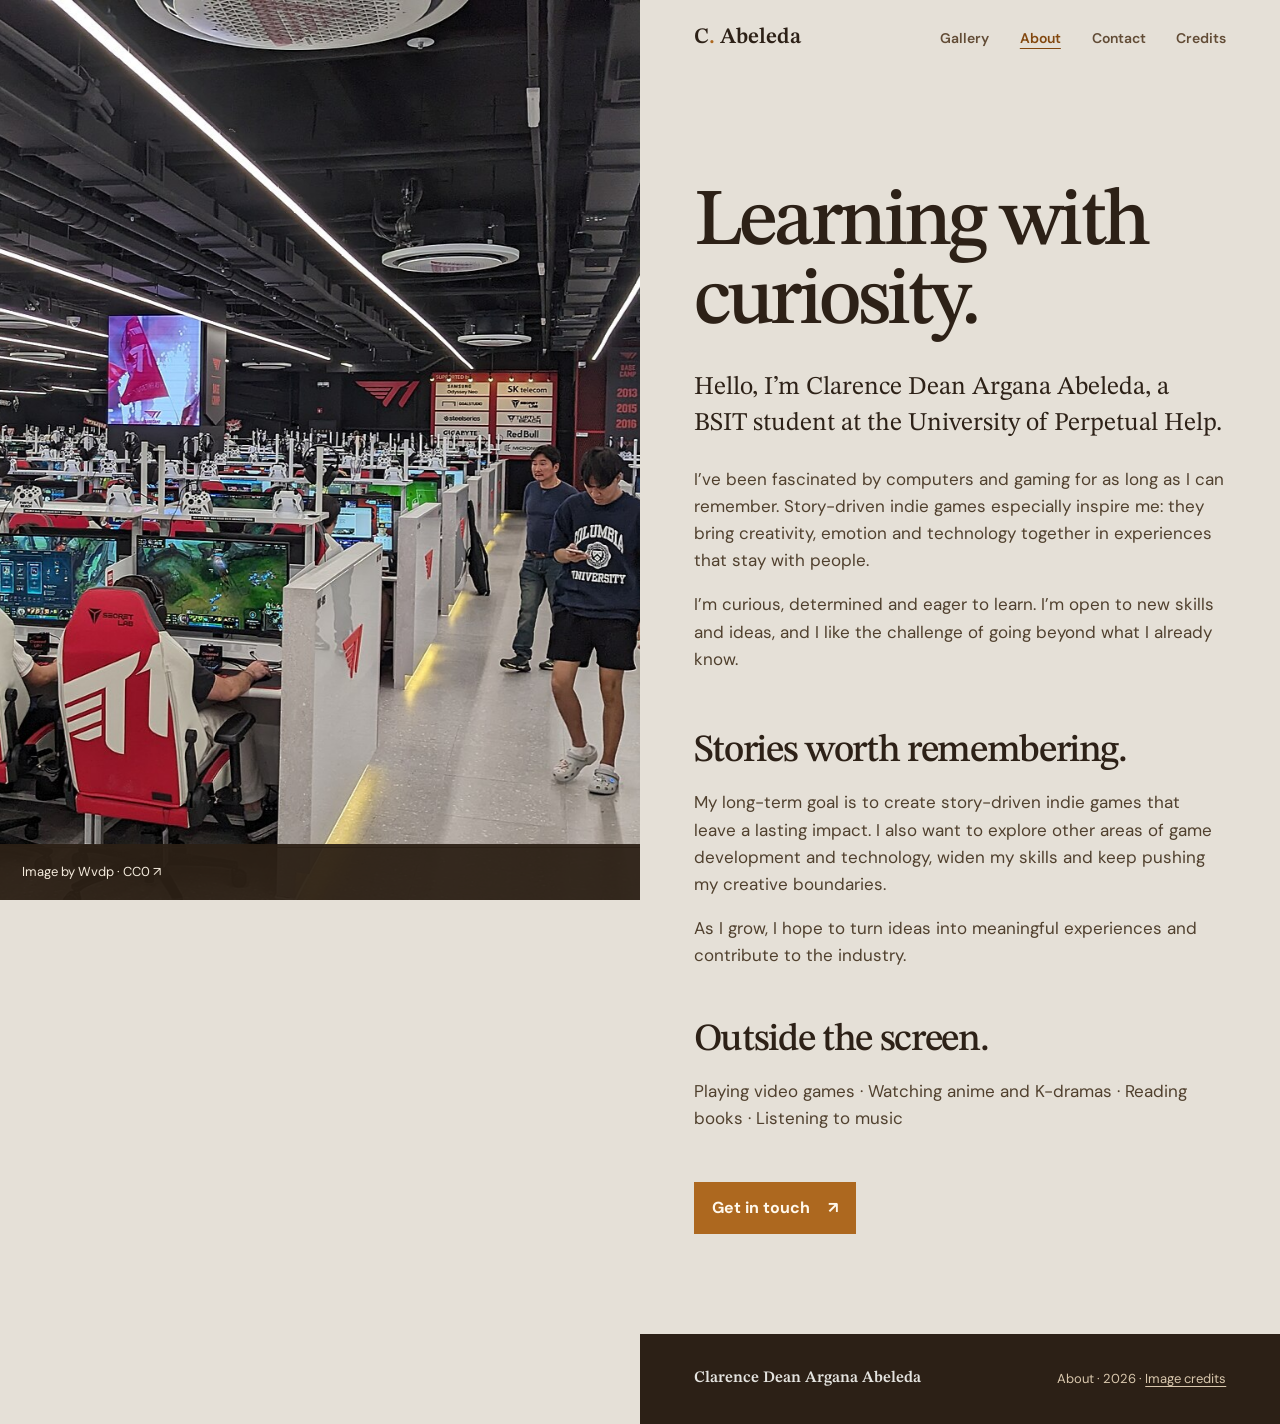
==== about/index.html @ b84c2921 "Create Clarence Abeleda portfolio" ====
<!doctype html>
<html lang="en"><head><meta charset="utf-8"><meta name="viewport" content="width=device-width, initial-scale=1"><meta name="theme-color" content="#e5e0d7"><meta name="description" content="Meet Clarence Dean Argana Abeleda, a BSIT student inspired by story-driven indie games and technology."><link rel="canonical" href="https://unorfl.github.io/ClarenceDeanPortfolio/about/"><meta property="og:type" content="website"><meta property="og:url" content="https://unorfl.github.io/ClarenceDeanPortfolio/about/"><meta property="og:title" content="About — Clarence Dean Abeleda"><meta property="og:description" content="Meet Clarence Dean Argana Abeleda, a BSIT student inspired by story-driven indie games and technology."><meta property="og:image" content="https://unorfl.github.io/ClarenceDeanPortfolio/assets/images/fantasy-01.jpg"><meta name="twitter:card" content="summary_large_image"><title>About — Clarence Dean Abeleda</title><link rel="icon" href="../assets/images/favicon.svg" type="image/svg+xml"><link rel="preconnect" href="https://fonts.googleapis.com"><link rel="preconnect" href="https://fonts.gstatic.com" crossorigin><link href="https://fonts.googleapis.com/css2?family=DM+Sans:wght@400;500;600;700&family=STIX+Two+Text:wght@400;500;600;700&display=swap" rel="stylesheet"><link rel="stylesheet" href="../assets/css/site.css"></head><body><a class="skip-link" href="#main">Skip to content</a><div class="split-layout"><aside class="image-stage image-stage-alt"><img src="../assets/images/gaming-04.jpg" alt="A contemporary gaming lounge with rows of computers"><p class="stage-caption"><a href="https://commons.wikimedia.org/wiki/File:T1_Base_Camp_PC_bang_interior_-_2023-07-21.jpg" target="_blank" rel="noreferrer">Image by Wvdp · CC0 ↗</a></p></aside><main id="main" class="reading-column"><header class="masthead"><a class="wordmark" href="../home/" aria-label="Clarence Abeleda home">C<span>.</span> Abeleda</a><nav aria-label="Main navigation"><a  href="../home/">Gallery</a><a aria-current="page" href="../about/">About</a><a  href="../contact/">Contact</a><a  href="../credits/">Credits</a></nav></header><article class="editorial-page"><h1>Learning with<br>curiosity.</h1><p class="about-lede">Hello, I’m Clarence Dean Argana Abeleda, a BSIT student at the University of Perpetual Help.</p><p>I’ve been fascinated by computers and gaming for as long as I can remember. Story-driven indie games especially inspire me: they bring creativity, emotion and technology together in experiences that stay with people.</p><p>I’m curious, determined and eager to learn. I’m open to new skills and ideas, and I like the challenge of going beyond what I already know.</p><section class="goal-section"><h2>Stories worth remembering.</h2><p>My long-term goal is to create story-driven indie games that leave a lasting impact. I also want to explore other areas of game development and technology, widen my skills and keep pushing my creative boundaries.</p><p>As I grow, I hope to turn ideas into meaningful experiences and contribute to the industry.</p></section><section class="interests-section"><h2>Outside the screen.</h2><p>Playing video games · Watching anime and K-dramas · Reading books · Listening to music</p></section><a class="button button-gold" href="../contact/">Get in touch <span aria-hidden="true">↗</span></a></article><footer class="site-footer"><a href="../home/">Clarence Dean Argana Abeleda</a><span>About · 2026 · <a class="footer-credits" href="../credits/">Image credits</a></span></footer></main></div><dialog class="lightbox" aria-label="Image viewer"><button class="lightbox-close" type="button" aria-label="Close image viewer">×</button><button class="lightbox-nav previous" type="button" aria-label="Previous image">←</button><figure><img src="" alt=""><figcaption><span class="lightbox-title"></span><span class="lightbox-credit"></span><a class="lightbox-source" href="#" target="_blank" rel="noreferrer">View original source ↗</a></figcaption></figure><button class="lightbox-nav next" type="button" aria-label="Next image">→</button></dialog><script src="../assets/js/site.js" defer></script></body></html>
---- assets/css/site.css ----
:root{color-scheme:light;--paper:#e5e0d7;--paper-light:#e5e4e0;--ink:#2d2117;--muted:#77624d;--amber:#ad681f;--amber-dark:#82470e;--line:#d8c6a7;--stage:#2c2016;--display:"STIX Two Text",Georgia,serif;--body:"DM Sans",Arial,sans-serif}
*{box-sizing:border-box}html{scroll-behavior:smooth}body{margin:0;background:var(--paper);color:var(--ink);font-family:var(--body);font-size:17px;line-height:1.6}a{color:inherit}button{font:inherit}.skip-link{position:fixed;z-index:20;top:10px;left:10px;padding:10px 15px;background:var(--paper-light);color:var(--ink);transform:translateY(-150%)}.skip-link:focus{transform:translateY(0)}
.split-layout{display:grid;grid-template-columns:50vw minmax(0,1fr);align-items:start;min-height:100svh}.image-stage{position:sticky;top:0;height:100svh;min-height:560px;display:flex;flex-direction:column;background:var(--stage);color:var(--paper-light);overflow:hidden}.image-stage>img{display:block;width:100%;height:100%;object-fit:cover}.image-stage-alt>img{object-position:center}.image-stage:first-child>img{object-position:60% center}.image-stage:first-child>img{object-position:60% center}.image-stage:first-child>img{object-position:60% center}.image-stage:first-child>img{object-position:60% center}.image-stage:first-child>img{object-position:60% center}.stage-caption{position:absolute;inset:auto 0 0;height:auto;min-height:56px;background:rgba(44,32,22,.94);margin:0;padding:12px 22px;display:flex;flex-direction:column;justify-content:center;gap:2px;font-size:13px;line-height:1.35}.stage-caption span{font-weight:700;letter-spacing:.08em;color:#d9a65f}.stage-caption a{color:#f4ebdd;text-decoration:none;width:100%;max-width:100%;overflow-wrap:anywhere;white-space:normal}.reading-column{min-width:0;padding:0 clamp(26px,4.2vw,72px);background:var(--paper)}.masthead{height:76px;display:flex;align-items:center;justify-content:space-between;gap:20px;}.wordmark{font-family:var(--display);font-size:22px;font-weight:600;text-decoration:none;white-space:nowrap}.wordmark span{color:var(--amber)}.masthead nav{display:flex;align-items:center;gap:clamp(14px,2.4vw,34px)}.masthead nav a{font-size:14px;font-weight:600;text-decoration:none;color:#624c36}.masthead nav a:hover,.masthead nav a[aria-current=page]{color:var(--amber-dark);text-decoration:underline;text-decoration-thickness:1px;text-underline-offset:5px}
.home-intro{padding:clamp(50px,7.5vh,86px) 0 70px;max-width:740px}.home-intro h1,.editorial-page h1{margin:0;font-family:var(--display);font-size:clamp(3.5rem,6.3vw,6rem);font-weight:500;letter-spacing:-.045em;line-height:.98;text-wrap:balance}.hero-subtitle{max-width:22ch;margin:28px 0 10px;font-family:var(--display);font-size:clamp(23px,2.2vw,30px);line-height:1.25}.hero-description{max-width:45ch;margin:12px 0 24px;color:#594735}.text-link{display:inline-flex;align-items:center;gap:10px;color:var(--amber-dark);font-size:15px;font-weight:700;text-decoration:none}.text-link:hover{text-decoration:underline;text-underline-offset:4px}
.gallery-section{padding:30px 0 80px;}.section-heading{display:grid;grid-template-columns:1.1fr .9fr;align-items:end;gap:22px;margin-bottom:28px}.section-heading .section-heading h2,.editorial-page h2{margin:0;font-family:var(--display);font-size:clamp(2rem,3.6vw,3rem);font-weight:500;letter-spacing:-.035em;line-height:1.08;text-wrap:balance}.section-intro{max-width:38ch;margin:0;color:#594735;font-size:15px;line-height:1.55}.filters{display:flex;flex-wrap:wrap;gap:8px 18px;margin:0 0 24px;padding:0 0 16px;}.filter-button{padding:4px 0;border:0;background:none;color:#715b42;cursor:pointer;font-size:13px;font-weight:600}.filter-button span{margin-left:3px;color:#997a55;font-size:13px}.filter-button:hover,.filter-button.active{color:var(--amber-dark);text-decoration:underline;text-decoration-thickness:1px;text-underline-offset:5px}.gallery-grid{display:grid;grid-template-columns:repeat(6,minmax(0,1fr));grid-auto-flow:dense;gap:20px 14px}.gallery-item{position:relative;grid-column:span 3;align-self:start;min-width:0;padding:0;border:0;background:none;text-align:left;cursor:zoom-in}.gallery-item.item-wide{grid-column:span 6}.gallery-item.item-tall img{aspect-ratio:4/5}.gallery-item img{display:block;width:100%;aspect-ratio:4/3;object-fit:cover;background:#dfceb1;transition:filter .2s ease}.gallery-item:hover img{filter:brightness(.92)}.image-caption{display:flex;flex-direction:column;gap:2px;padding-top:7px}.image-caption strong{overflow:hidden;color:var(--ink);font-family:var(--display);font-size:16px;font-weight:600;line-height:1.3;text-overflow:ellipsis;display:-webkit-box;-webkit-line-clamp:2;-webkit-box-orient:vertical;white-space:normal}.image-caption small{overflow:hidden;color:#765e44;font-size:13px;line-height:1.4;text-overflow:ellipsis;white-space:normal}.image-open{position:absolute;top:8px;right:8px;display:grid;width:30px;height:30px;place-items:center;background:var(--paper-light);color:var(--ink);font-size:16px;opacity:0;transition:opacity .18s}.gallery-item:hover .image-open,.gallery-item:focus-visible .image-open{opacity:1}.gallery-item[hidden]{display:none}.gallery-footnote{margin:30px 0 0;color:#6e5942;font-size:13px}.gallery-footnote a{color:var(--amber-dark);font-weight:600}
.site-footer{min-height:90px;margin:0 calc(clamp(26px,4.2vw,72px)*-1);padding:22px clamp(26px,4.2vw,72px);display:flex;background:var(--stage);color:#d9c7ad;justify-content:space-between;align-items:center;gap:16px;color:#d9c7ad;font-size:13px}.site-footer a{font-family:var(--display);font-size:16px;font-weight:600;text-decoration:none;color:var(--paper-light)}
.editorial-page{max-width:620px;padding:clamp(60px,12vh,130px) 0 100px}.editorial-page h1{margin-bottom:28px}.editorial-page p{max-width:60ch;color:#50402e}.editorial-page .about-lede{margin:0 0 24px;color:var(--ink);font-family:var(--display);font-size:clamp(21px,2vw,27px);line-height:1.4}.goal-section{margin-top:58px}.editorial-page h2{font-size:clamp(1.8rem,3vw,2.4rem);margin:0 0 12px}.interests-section{margin:50px 0}.button{display:inline-flex;align-items:center;gap:18px;padding:13px 18px;background:var(--amber);color:#fff8ec;font-size:16px;font-weight:700;text-decoration:none;transition:background .18s ease}.button:hover{background:var(--amber-dark)}.contact-page{padding-top:clamp(90px,18vh,180px)}.contact-page h1{margin-bottom:26px}.contact-details{margin:48px 0 34px;padding:12px 18px;background:var(--paper-light);}.contact-details>div{padding:17px 0;display:grid;grid-template-columns:110px minmax(0,1fr);gap:14px;align-items:start}.contact-details span{color:var(--muted);font-size:13px;font-weight:600}.contact-details a,.contact-details p{margin:0;color:var(--ink);font-size:16px;text-decoration:none;overflow-wrap:anywhere}.contact-details a:hover{color:var(--amber-dark);text-decoration:underline;text-underline-offset:3px}
.credits-page{padding-top:clamp(50px,8vh,100px)}.credit-group{margin-top:42px}.credit-group h2{font-size:clamp(1.7rem,3vw,2.3rem)}.credit-group ul{list-style:none;margin:20px 0 0;padding:0}.credit-group li{margin:0 0 22px;display:flex;flex-direction:column;gap:2px}.credit-group li>a{font-family:var(--display);font-size:17px;line-height:1.3;text-decoration:none}.credit-group li>a:hover{color:var(--amber-dark);text-decoration:underline;text-underline-offset:3px}.credit-group li span{color:var(--muted);font-size:13px}.credit-group li span a{color:inherit}.site-footer span{color:inherit}.site-footer span a{font:inherit;color:inherit;text-decoration:underline;text-underline-offset:3px}.lightbox{position:fixed;inset:0;max-width:100vw;max-height:100svh;width:100vw;height:100svh;padding:5vh 7vw;border:0;background:rgba(27,20,14,.96);color:#f7f1e5}.lightbox::backdrop{background:rgba(20,14,9,.94)}.lightbox[open]{display:grid;grid-template-columns:48px minmax(0,1fr) 48px;align-items:center;gap:20px}.lightbox figure{height:90svh;margin:0;display:flex;flex-direction:column;align-items:center;justify-content:center;min-width:0}.lightbox figure img{display:block;max-width:100%;max-height:calc(90svh - 100px);object-fit:contain}.lightbox figcaption{display:flex;flex-direction:column;align-items:center;gap:3px;padding:12px 0 0;text-align:center;font-size:13px}.lightbox-title{font-family:var(--display);font-size:20px}.lightbox-credit{color:#dacbb5}.lightbox-source{color:#efbd71;text-underline-offset:3px}.lightbox-close,.lightbox-nav{border:0;background:none;color:#f7f1e5;cursor:pointer}.lightbox-close{position:absolute;top:18px;right:30px;font-size:38px;line-height:1}.lightbox-nav{font-size:36px}.lightbox-close:focus-visible,.lightbox-nav:focus-visible{outline:2px solid #efbd71;outline-offset:4px}
@media(max-width:900px){.split-layout{grid-template-columns:42vw minmax(0,1fr)}.reading-column{padding-inline:28px}.home-intro h1{font-size:48px}.site-footer{margin-inline:-28px;padding-inline:28px}.section-heading{grid-template-columns:1fr}.section-intro{max-width:55ch}}
@media(max-width:680px){body{font-size:16px}.split-layout{display:block}.image-stage{position:relative;top:auto;height:58svh;min-height:350px;max-height:540px}.image-stage>img{height:calc(100% - 65px)}.stage-caption{height:auto;min-height:56px;padding-inline:22px}.reading-column{padding-inline:22px}.masthead{height:68px}.wordmark{font-size:20px}.masthead nav{gap:12px}.masthead nav a{font-size:13px}.home-intro{padding:54px 0 58px}.home-intro h1,.editorial-page h1{font-size:clamp(3.15rem,13.5vw,4.5rem)}.hero-subtitle{margin-top:24px}.gallery-section{padding-top:26px}.section-heading h2{font-size:2.25rem}.gallery-grid{grid-template-columns:repeat(2,minmax(0,1fr));gap:18px 12px}.gallery-item{grid-column:span 1}.gallery-item.item-wide{grid-column:span 2}.gallery-item.item-tall img{aspect-ratio:3/4}.image-caption strong{font-size:16px}.filters{gap:9px 15px}.editorial-page{padding:65px 0 72px}.editorial-page h1{margin-bottom:24px}.contact-page{padding-top:85px}.contact-details>div{grid-template-columns:82px minmax(0,1fr)}.site-footer{min-height:78px;margin-inline:-22px;padding-inline:22px;flex-direction:column;align-items:flex-start;gap:8px}.lightbox{padding:54px 12px 24px}.lightbox[open]{grid-template-columns:32px minmax(0,1fr) 32px;gap:6px}.lightbox figure{height:82svh}.lightbox figure img{max-height:calc(82svh - 110px)}.lightbox-nav{font-size:28px}.lightbox-close{top:10px;right:18px}}
html.motion-ready [data-motion]{opacity:0;transform:translateY(18px);transition:opacity 680ms cubic-bezier(.16,1,.3,1),transform 680ms cubic-bezier(.16,1,.3,1);transition-delay:var(--motion-delay,0ms)}html.motion-ready [data-motion][data-visible="true"]{opacity:1;transform:translateY(0)}.image-stage>img{transform-origin:center;animation:stage-open 1100ms cubic-bezier(.33,1,.68,1) both}@keyframes stage-open{from{transform:scale(1.035)}to{transform:scale(1)}}html.motion-ready [data-motion]{opacity:0;transform:translateY(18px);transition:opacity 680ms cubic-bezier(.16,1,.3,1),transform 680ms cubic-bezier(.16,1,.3,1);transition-delay:var(--motion-delay,0ms)}html.motion-ready [data-motion][data-visible="true"]{opacity:1;transform:translateY(0)}.image-stage>img{transform-origin:center;animation:stage-open 1100ms cubic-bezier(.33,1,.68,1) both}@keyframes stage-open{from{transform:scale(1.035)}to{transform:scale(1)}}html.motion-ready [data-motion]{opacity:0;transform:translateY(18px);transition:opacity 680ms cubic-bezier(.16,1,.3,1),transform 680ms cubic-bezier(.16,1,.3,1);transition-delay:var(--motion-delay,0ms)}html.motion-ready [data-motion][data-visible="true"]{opacity:1;transform:translateY(0)}.image-stage>img{transform-origin:center;animation:stage-open 1100ms cubic-bezier(.33,1,.68,1) both}@keyframes stage-open{from{transform:scale(1.035)}to{transform:scale(1)}}html.motion-ready [data-motion]{opacity:0;transform:translateY(18px);transition:opacity 680ms cubic-bezier(.16,1,.3,1),transform 680ms cubic-bezier(.16,1,.3,1);transition-delay:var(--motion-delay,0ms)}html.motion-ready [data-motion][data-visible="true"]{opacity:1;transform:translateY(0)}.image-stage>img{transform-origin:center;animation:stage-open 1100ms cubic-bezier(.33,1,.68,1) both}@keyframes stage-open{from{transform:scale(1.035)}to{transform:scale(1)}}html.motion-ready [data-motion]{opacity:0;transform:translateY(18px);transition:opacity 680ms cubic-bezier(.16,1,.3,1),transform 680ms cubic-bezier(.16,1,.3,1);transition-delay:var(--motion-delay,0ms)}html.motion-ready [data-motion][data-visible="true"]{opacity:1;transform:translateY(0)}.image-stage>img{transform-origin:center;animation:stage-open 1100ms cubic-bezier(.33,1,.68,1) both}@keyframes stage-open{from{transform:scale(1.035)}to{transform:scale(1)}}@media(prefers-reduced-motion:reduce){html{scroll-behavior:auto}html.motion-ready [data-motion]{opacity:1;transform:none;transition:none}.image-stage>img{animation:none}html.motion-ready [data-motion]{opacity:1;transform:none;transition:none}.image-stage>img{animation:none}html.motion-ready [data-motion]{opacity:1;transform:none;transition:none}.image-stage>img{animation:none}html.motion-ready [data-motion]{opacity:1;transform:none;transition:none}.image-stage>img{animation:none}html.motion-ready [data-motion]{opacity:1;transform:none;transition:none}.image-stage>img{animation:none}*,*::before,*::after{transition-duration:.01ms!important;animation-duration:.01ms!important;animation-iteration-count:1!important}}
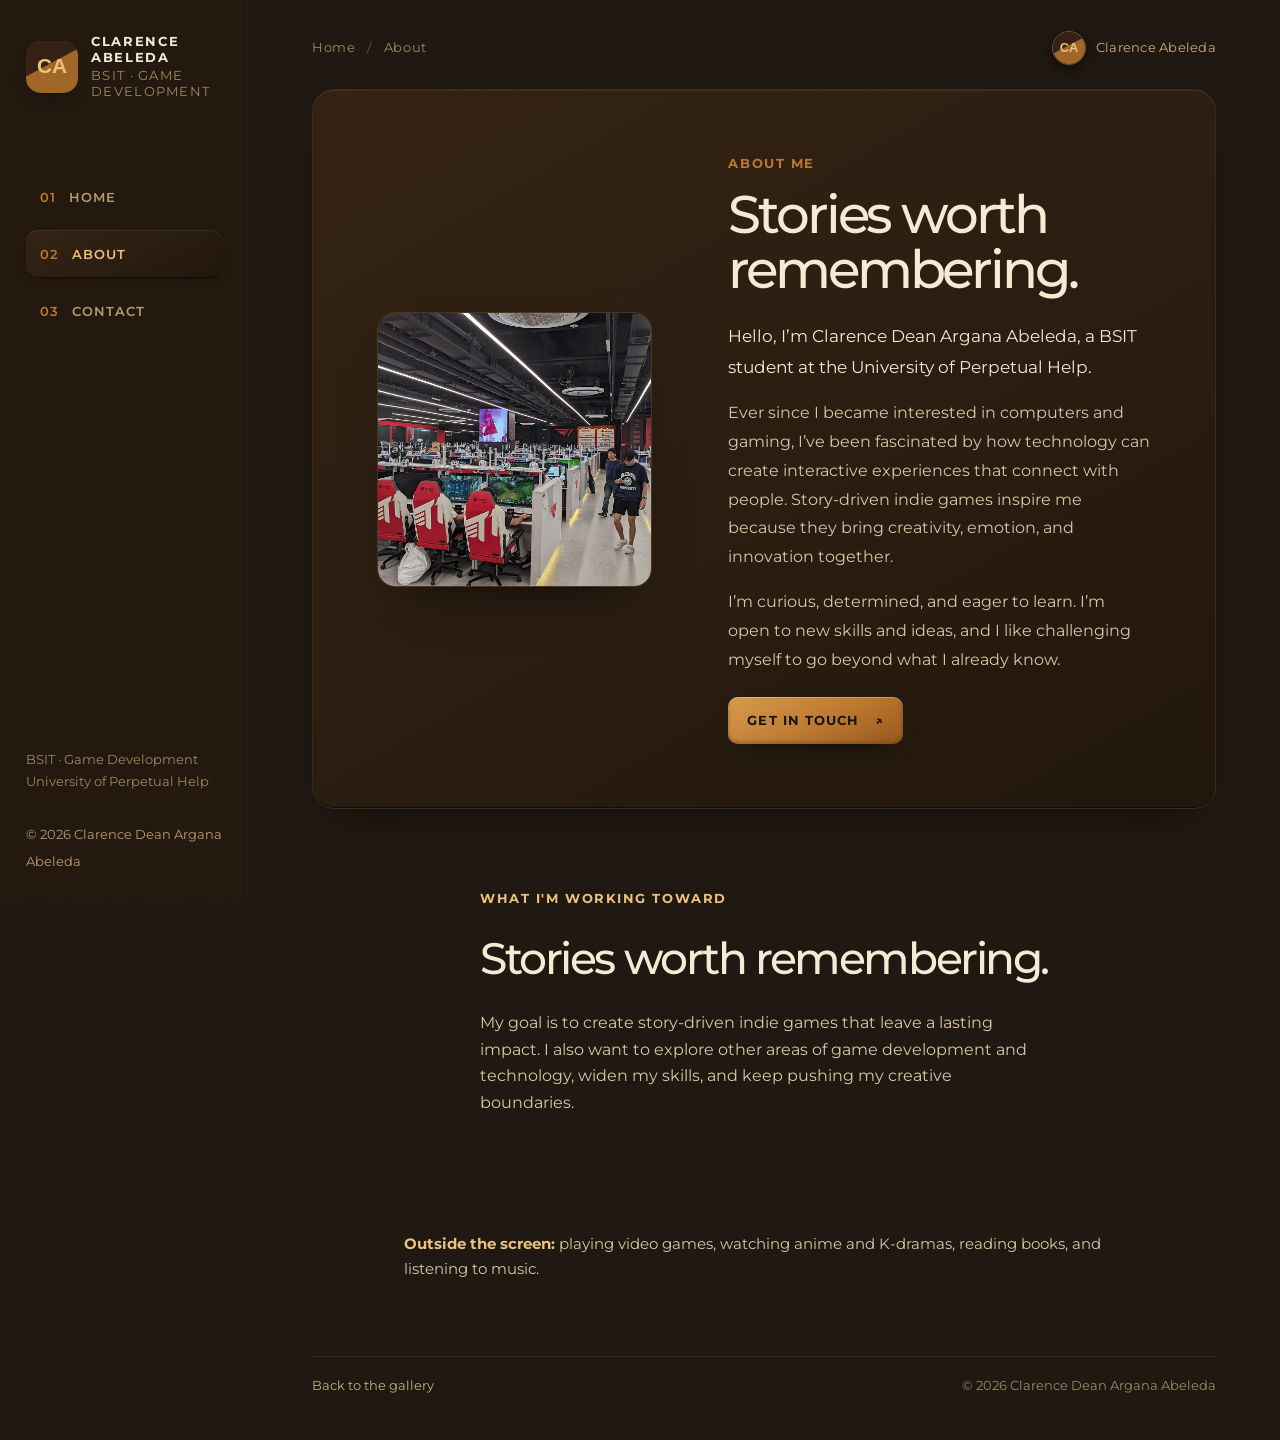
==== commit 9a0430b2: "Match DeVilla portfolio template" ====
--- a/about/index.html
+++ b/about/index.html
@@ -1,2 +1,64 @@
 <!doctype html>
-<html lang="en"><head><meta charset="utf-8"><meta name="viewport" content="width=device-width, initial-scale=1"><meta name="theme-color" content="#e5e0d7"><meta name="description" content="Meet Clarence Dean Argana Abeleda, a BSIT student inspired by story-driven indie games and technology."><link rel="canonical" href="https://unorfl.github.io/ClarenceDeanPortfolio/about/"><meta property="og:type" content="website"><meta property="og:url" content="https://unorfl.github.io/ClarenceDeanPortfolio/about/"><meta property="og:title" content="About — Clarence Dean Abeleda"><meta property="og:description" content="Meet Clarence Dean Argana Abeleda, a BSIT student inspired by story-driven indie games and technology."><meta property="og:image" content="https://unorfl.github.io/ClarenceDeanPortfolio/assets/images/fantasy-01.jpg"><meta name="twitter:card" content="summary_large_image"><title>About — Clarence Dean Abeleda</title><link rel="icon" href="../assets/images/favicon.svg" type="image/svg+xml"><link rel="preconnect" href="https://fonts.googleapis.com"><link rel="preconnect" href="https://fonts.gstatic.com" crossorigin><link href="https://fonts.googleapis.com/css2?family=DM+Sans:wght@400;500;600;700&family=STIX+Two+Text:wght@400;500;600;700&display=swap" rel="stylesheet"><link rel="stylesheet" href="../assets/css/site.css"></head><body><a class="skip-link" href="#main">Skip to content</a><div class="split-layout"><aside class="image-stage image-stage-alt"><img src="../assets/images/gaming-04.jpg" alt="A contemporary gaming lounge with rows of computers"><p class="stage-caption"><a href="https://commons.wikimedia.org/wiki/File:T1_Base_Camp_PC_bang_interior_-_2023-07-21.jpg" target="_blank" rel="noreferrer">Image by Wvdp · CC0 ↗</a></p></aside><main id="main" class="reading-column"><header class="masthead"><a class="wordmark" href="../home/" aria-label="Clarence Abeleda home">C<span>.</span> Abeleda</a><nav aria-label="Main navigation"><a  href="../home/">Gallery</a><a aria-current="page" href="../about/">About</a><a  href="../contact/">Contact</a><a  href="../credits/">Credits</a></nav></header><article class="editorial-page"><h1>Learning with<br>curiosity.</h1><p class="about-lede">Hello, I’m Clarence Dean Argana Abeleda, a BSIT student at the University of Perpetual Help.</p><p>I’ve been fascinated by computers and gaming for as long as I can remember. Story-driven indie games especially inspire me: they bring creativity, emotion and technology together in experiences that stay with people.</p><p>I’m curious, determined and eager to learn. I’m open to new skills and ideas, and I like the challenge of going beyond what I already know.</p><section class="goal-section"><h2>Stories worth remembering.</h2><p>My long-term goal is to create story-driven indie games that leave a lasting impact. I also want to explore other areas of game development and technology, widen my skills and keep pushing my creative boundaries.</p><p>As I grow, I hope to turn ideas into meaningful experiences and contribute to the industry.</p></section><section class="interests-section"><h2>Outside the screen.</h2><p>Playing video games · Watching anime and K-dramas · Reading books · Listening to music</p></section><a class="button button-gold" href="../contact/">Get in touch <span aria-hidden="true">↗</span></a></article><footer class="site-footer"><a href="../home/">Clarence Dean Argana Abeleda</a><span>About · 2026 · <a class="footer-credits" href="../credits/">Image credits</a></span></footer></main></div><dialog class="lightbox" aria-label="Image viewer"><button class="lightbox-close" type="button" aria-label="Close image viewer">×</button><button class="lightbox-nav previous" type="button" aria-label="Previous image">←</button><figure><img src="" alt=""><figcaption><span class="lightbox-title"></span><span class="lightbox-credit"></span><a class="lightbox-source" href="#" target="_blank" rel="noreferrer">View original source ↗</a></figcaption></figure><button class="lightbox-nav next" type="button" aria-label="Next image">→</button></dialog><script src="../assets/js/site.js" defer></script></body></html>+<html lang="en">
+<head>
+  <meta charset="utf-8">
+  <meta name="viewport" content="width=device-width, initial-scale=1">
+  <meta name="theme-color" content="#1b130c">
+  <meta name="description" content="About Clarence Dean Argana Abeleda, a BSIT student interested in technology, computers, and game development.">
+  <meta property="og:type" content="website">
+  <meta property="og:url" content="https://unorfl.github.io/ClarenceDeanPortfolio/about/">
+  <meta property="og:title" content="About — Clarence Dean Argana Abeleda">
+  <meta property="og:description" content="Clarence Dean Argana Abeleda — BSIT student and aspiring indie game developer.">
+  <meta property="og:image" content="https://unorfl.github.io/ClarenceDeanPortfolio/assets/images/clarence-mark.svg">
+  <meta property="og:image:alt" content="Clarence Dean Argana Abeleda in his portrait photo">
+  <meta name="twitter:card" content="summary_large_image">
+  <meta name="twitter:image" content="https://unorfl.github.io/ClarenceDeanPortfolio/assets/images/clarence-mark.svg">
+  <title>About — Clarence Dean Argana Abeleda</title>
+  <link rel="icon" href="../assets/images/favicon.svg" type="image/svg+xml">
+  <link rel="preconnect" href="https://fonts.googleapis.com">
+  <link rel="preconnect" href="https://fonts.gstatic.com" crossorigin>
+  <link href="https://fonts.googleapis.com/css2?family=Montserrat:wght@400;500;600;700&display=swap" rel="stylesheet">
+  <link rel="stylesheet" href="../assets/css/site.css?v=amber-template-1">
+</head>
+<body>
+  <a class="skip-link" href="#main">Skip to content</a>
+  <div class="layout">
+    <aside class="sidebar">
+      <div class="sidebar-top">
+        <a class="brand" href="../home/" aria-label="Clarence Abeleda, gallery home"><span class="brand-mark"><img class="brand-avatar" src="../assets/images/clarence-mark.svg" alt=""></span><span class="brand-copy"><strong>CLARENCE ABELEDA</strong><small>BSIT · GAME DEVELOPMENT</small></span></a>
+        <button class="menu-toggle" type="button" aria-expanded="false" aria-controls="site-nav" aria-label="Open navigation"><span></span><span></span></button>
+      </div>
+      <nav class="nav" id="site-nav" aria-label="Main navigation">
+        <a class="nav-link" href="../home/"><span class="nav-number">01</span> Home</a>
+        <a class="nav-link active" href="../about/" aria-current="page"><span class="nav-number">02</span> About</a>
+        <a class="nav-link" href="../contact/"><span class="nav-number">03</span> Contact</a>
+      </nav>
+      <div class="sidebar-bottom"><p class="sidebar-note">BSIT · Game Development<br>University of Perpetual Help</p><span class="sidebar-copyright">© 2026 Clarence Dean Argana Abeleda</span></div>
+    </aside>
+    <main id="main" class="main-content page-main">
+      <header class="topline"><span class="breadcrumb"><a href="../home/">Home</a> <span>/</span> About</span><a class="top-profile" href="../about/" aria-label="About Clarence Dean Argana Abeleda"><img src="../assets/images/clarence-mark.svg" alt=""><span>Clarence Abeleda</span></a></header>
+      <section class="about-hero clay-panel" data-reveal>
+        <figure class="about-visual">
+          <img src="../assets/images/gaming-04.jpg" alt="Players and computers in a gaming lounge" loading="eager">
+        </figure>
+        <div class="about-copy" data-reveal>
+          <p class="eyebrow">ABOUT ME</p>
+          <h1>Stories worth remembering.</h1>
+          <p class="about-lede">Hello, I’m Clarence Dean Argana Abeleda, a BSIT student at the University of Perpetual Help.</p>
+          <p>Ever since I became interested in computers and gaming, I’ve been fascinated by how technology can create interactive experiences that connect with people. Story-driven indie games inspire me because they bring creativity, emotion, and innovation together.</p>
+          <p>I’m curious, determined, and eager to learn. I’m open to new skills and ideas, and I like challenging myself to go beyond what I already know.</p>
+          <a class="button button-gold" href="../contact/">Get in touch <span aria-hidden="true">↗</span></a>
+        </div>
+      </section>
+      <section class="about-note" data-reveal>
+        <p class="eyebrow">WHAT I'M WORKING TOWARD</p>
+        <h2>Stories worth remembering.</h2>
+        <p>My goal is to create story-driven indie games that leave a lasting impact. I also want to explore other areas of game development and technology, widen my skills, and keep pushing my creative boundaries.</p>
+      </section>
+      <p class="about-hobbies"><strong>Outside the screen:</strong> playing video games, watching anime and K-dramas, reading books, and listening to music.</p>
+      <footer class="site-footer"><a class="footer-name" href="../home/">Back to the gallery</a><p>© 2026 Clarence Dean Argana Abeleda</p></footer>
+    </main>
+  </div>
+  <script src="../assets/js/site.js" defer></script>
+</body>
+</html>
--- a/assets/css/site.css
+++ b/assets/css/site.css
@@ -1,12 +1,290 @@
-:root{color-scheme:light;--paper:#e5e0d7;--paper-light:#e5e4e0;--ink:#2d2117;--muted:#77624d;--amber:#ad681f;--amber-dark:#82470e;--line:#d8c6a7;--stage:#2c2016;--display:"STIX Two Text",Georgia,serif;--body:"DM Sans",Arial,sans-serif}
-*{box-sizing:border-box}html{scroll-behavior:smooth}body{margin:0;background:var(--paper);color:var(--ink);font-family:var(--body);font-size:17px;line-height:1.6}a{color:inherit}button{font:inherit}.skip-link{position:fixed;z-index:20;top:10px;left:10px;padding:10px 15px;background:var(--paper-light);color:var(--ink);transform:translateY(-150%)}.skip-link:focus{transform:translateY(0)}
-.split-layout{display:grid;grid-template-columns:50vw minmax(0,1fr);align-items:start;min-height:100svh}.image-stage{position:sticky;top:0;height:100svh;min-height:560px;display:flex;flex-direction:column;background:var(--stage);color:var(--paper-light);overflow:hidden}.image-stage>img{display:block;width:100%;height:100%;object-fit:cover}.image-stage-alt>img{object-position:center}.image-stage:first-child>img{object-position:60% center}.image-stage:first-child>img{object-position:60% center}.image-stage:first-child>img{object-position:60% center}.image-stage:first-child>img{object-position:60% center}.image-stage:first-child>img{object-position:60% center}.stage-caption{position:absolute;inset:auto 0 0;height:auto;min-height:56px;background:rgba(44,32,22,.94);margin:0;padding:12px 22px;display:flex;flex-direction:column;justify-content:center;gap:2px;font-size:13px;line-height:1.35}.stage-caption span{font-weight:700;letter-spacing:.08em;color:#d9a65f}.stage-caption a{color:#f4ebdd;text-decoration:none;width:100%;max-width:100%;overflow-wrap:anywhere;white-space:normal}.reading-column{min-width:0;padding:0 clamp(26px,4.2vw,72px);background:var(--paper)}.masthead{height:76px;display:flex;align-items:center;justify-content:space-between;gap:20px;}.wordmark{font-family:var(--display);font-size:22px;font-weight:600;text-decoration:none;white-space:nowrap}.wordmark span{color:var(--amber)}.masthead nav{display:flex;align-items:center;gap:clamp(14px,2.4vw,34px)}.masthead nav a{font-size:14px;font-weight:600;text-decoration:none;color:#624c36}.masthead nav a:hover,.masthead nav a[aria-current=page]{color:var(--amber-dark);text-decoration:underline;text-decoration-thickness:1px;text-underline-offset:5px}
-.home-intro{padding:clamp(50px,7.5vh,86px) 0 70px;max-width:740px}.home-intro h1,.editorial-page h1{margin:0;font-family:var(--display);font-size:clamp(3.5rem,6.3vw,6rem);font-weight:500;letter-spacing:-.045em;line-height:.98;text-wrap:balance}.hero-subtitle{max-width:22ch;margin:28px 0 10px;font-family:var(--display);font-size:clamp(23px,2.2vw,30px);line-height:1.25}.hero-description{max-width:45ch;margin:12px 0 24px;color:#594735}.text-link{display:inline-flex;align-items:center;gap:10px;color:var(--amber-dark);font-size:15px;font-weight:700;text-decoration:none}.text-link:hover{text-decoration:underline;text-underline-offset:4px}
-.gallery-section{padding:30px 0 80px;}.section-heading{display:grid;grid-template-columns:1.1fr .9fr;align-items:end;gap:22px;margin-bottom:28px}.section-heading .section-heading h2,.editorial-page h2{margin:0;font-family:var(--display);font-size:clamp(2rem,3.6vw,3rem);font-weight:500;letter-spacing:-.035em;line-height:1.08;text-wrap:balance}.section-intro{max-width:38ch;margin:0;color:#594735;font-size:15px;line-height:1.55}.filters{display:flex;flex-wrap:wrap;gap:8px 18px;margin:0 0 24px;padding:0 0 16px;}.filter-button{padding:4px 0;border:0;background:none;color:#715b42;cursor:pointer;font-size:13px;font-weight:600}.filter-button span{margin-left:3px;color:#997a55;font-size:13px}.filter-button:hover,.filter-button.active{color:var(--amber-dark);text-decoration:underline;text-decoration-thickness:1px;text-underline-offset:5px}.gallery-grid{display:grid;grid-template-columns:repeat(6,minmax(0,1fr));grid-auto-flow:dense;gap:20px 14px}.gallery-item{position:relative;grid-column:span 3;align-self:start;min-width:0;padding:0;border:0;background:none;text-align:left;cursor:zoom-in}.gallery-item.item-wide{grid-column:span 6}.gallery-item.item-tall img{aspect-ratio:4/5}.gallery-item img{display:block;width:100%;aspect-ratio:4/3;object-fit:cover;background:#dfceb1;transition:filter .2s ease}.gallery-item:hover img{filter:brightness(.92)}.image-caption{display:flex;flex-direction:column;gap:2px;padding-top:7px}.image-caption strong{overflow:hidden;color:var(--ink);font-family:var(--display);font-size:16px;font-weight:600;line-height:1.3;text-overflow:ellipsis;display:-webkit-box;-webkit-line-clamp:2;-webkit-box-orient:vertical;white-space:normal}.image-caption small{overflow:hidden;color:#765e44;font-size:13px;line-height:1.4;text-overflow:ellipsis;white-space:normal}.image-open{position:absolute;top:8px;right:8px;display:grid;width:30px;height:30px;place-items:center;background:var(--paper-light);color:var(--ink);font-size:16px;opacity:0;transition:opacity .18s}.gallery-item:hover .image-open,.gallery-item:focus-visible .image-open{opacity:1}.gallery-item[hidden]{display:none}.gallery-footnote{margin:30px 0 0;color:#6e5942;font-size:13px}.gallery-footnote a{color:var(--amber-dark);font-weight:600}
-.site-footer{min-height:90px;margin:0 calc(clamp(26px,4.2vw,72px)*-1);padding:22px clamp(26px,4.2vw,72px);display:flex;background:var(--stage);color:#d9c7ad;justify-content:space-between;align-items:center;gap:16px;color:#d9c7ad;font-size:13px}.site-footer a{font-family:var(--display);font-size:16px;font-weight:600;text-decoration:none;color:var(--paper-light)}
-.editorial-page{max-width:620px;padding:clamp(60px,12vh,130px) 0 100px}.editorial-page h1{margin-bottom:28px}.editorial-page p{max-width:60ch;color:#50402e}.editorial-page .about-lede{margin:0 0 24px;color:var(--ink);font-family:var(--display);font-size:clamp(21px,2vw,27px);line-height:1.4}.goal-section{margin-top:58px}.editorial-page h2{font-size:clamp(1.8rem,3vw,2.4rem);margin:0 0 12px}.interests-section{margin:50px 0}.button{display:inline-flex;align-items:center;gap:18px;padding:13px 18px;background:var(--amber);color:#fff8ec;font-size:16px;font-weight:700;text-decoration:none;transition:background .18s ease}.button:hover{background:var(--amber-dark)}.contact-page{padding-top:clamp(90px,18vh,180px)}.contact-page h1{margin-bottom:26px}.contact-details{margin:48px 0 34px;padding:12px 18px;background:var(--paper-light);}.contact-details>div{padding:17px 0;display:grid;grid-template-columns:110px minmax(0,1fr);gap:14px;align-items:start}.contact-details span{color:var(--muted);font-size:13px;font-weight:600}.contact-details a,.contact-details p{margin:0;color:var(--ink);font-size:16px;text-decoration:none;overflow-wrap:anywhere}.contact-details a:hover{color:var(--amber-dark);text-decoration:underline;text-underline-offset:3px}
-.credits-page{padding-top:clamp(50px,8vh,100px)}.credit-group{margin-top:42px}.credit-group h2{font-size:clamp(1.7rem,3vw,2.3rem)}.credit-group ul{list-style:none;margin:20px 0 0;padding:0}.credit-group li{margin:0 0 22px;display:flex;flex-direction:column;gap:2px}.credit-group li>a{font-family:var(--display);font-size:17px;line-height:1.3;text-decoration:none}.credit-group li>a:hover{color:var(--amber-dark);text-decoration:underline;text-underline-offset:3px}.credit-group li span{color:var(--muted);font-size:13px}.credit-group li span a{color:inherit}.site-footer span{color:inherit}.site-footer span a{font:inherit;color:inherit;text-decoration:underline;text-underline-offset:3px}.lightbox{position:fixed;inset:0;max-width:100vw;max-height:100svh;width:100vw;height:100svh;padding:5vh 7vw;border:0;background:rgba(27,20,14,.96);color:#f7f1e5}.lightbox::backdrop{background:rgba(20,14,9,.94)}.lightbox[open]{display:grid;grid-template-columns:48px minmax(0,1fr) 48px;align-items:center;gap:20px}.lightbox figure{height:90svh;margin:0;display:flex;flex-direction:column;align-items:center;justify-content:center;min-width:0}.lightbox figure img{display:block;max-width:100%;max-height:calc(90svh - 100px);object-fit:contain}.lightbox figcaption{display:flex;flex-direction:column;align-items:center;gap:3px;padding:12px 0 0;text-align:center;font-size:13px}.lightbox-title{font-family:var(--display);font-size:20px}.lightbox-credit{color:#dacbb5}.lightbox-source{color:#efbd71;text-underline-offset:3px}.lightbox-close,.lightbox-nav{border:0;background:none;color:#f7f1e5;cursor:pointer}.lightbox-close{position:absolute;top:18px;right:30px;font-size:38px;line-height:1}.lightbox-nav{font-size:36px}.lightbox-close:focus-visible,.lightbox-nav:focus-visible{outline:2px solid #efbd71;outline-offset:4px}
-@media(max-width:900px){.split-layout{grid-template-columns:42vw minmax(0,1fr)}.reading-column{padding-inline:28px}.home-intro h1{font-size:48px}.site-footer{margin-inline:-28px;padding-inline:28px}.section-heading{grid-template-columns:1fr}.section-intro{max-width:55ch}}
-@media(max-width:680px){body{font-size:16px}.split-layout{display:block}.image-stage{position:relative;top:auto;height:58svh;min-height:350px;max-height:540px}.image-stage>img{height:calc(100% - 65px)}.stage-caption{height:auto;min-height:56px;padding-inline:22px}.reading-column{padding-inline:22px}.masthead{height:68px}.wordmark{font-size:20px}.masthead nav{gap:12px}.masthead nav a{font-size:13px}.home-intro{padding:54px 0 58px}.home-intro h1,.editorial-page h1{font-size:clamp(3.15rem,13.5vw,4.5rem)}.hero-subtitle{margin-top:24px}.gallery-section{padding-top:26px}.section-heading h2{font-size:2.25rem}.gallery-grid{grid-template-columns:repeat(2,minmax(0,1fr));gap:18px 12px}.gallery-item{grid-column:span 1}.gallery-item.item-wide{grid-column:span 2}.gallery-item.item-tall img{aspect-ratio:3/4}.image-caption strong{font-size:16px}.filters{gap:9px 15px}.editorial-page{padding:65px 0 72px}.editorial-page h1{margin-bottom:24px}.contact-page{padding-top:85px}.contact-details>div{grid-template-columns:82px minmax(0,1fr)}.site-footer{min-height:78px;margin-inline:-22px;padding-inline:22px;flex-direction:column;align-items:flex-start;gap:8px}.lightbox{padding:54px 12px 24px}.lightbox[open]{grid-template-columns:32px minmax(0,1fr) 32px;gap:6px}.lightbox figure{height:82svh}.lightbox figure img{max-height:calc(82svh - 110px)}.lightbox-nav{font-size:28px}.lightbox-close{top:10px;right:18px}}
-html.motion-ready [data-motion]{opacity:0;transform:translateY(18px);transition:opacity 680ms cubic-bezier(.16,1,.3,1),transform 680ms cubic-bezier(.16,1,.3,1);transition-delay:var(--motion-delay,0ms)}html.motion-ready [data-motion][data-visible="true"]{opacity:1;transform:translateY(0)}.image-stage>img{transform-origin:center;animation:stage-open 1100ms cubic-bezier(.33,1,.68,1) both}@keyframes stage-open{from{transform:scale(1.035)}to{transform:scale(1)}}html.motion-ready [data-motion]{opacity:0;transform:translateY(18px);transition:opacity 680ms cubic-bezier(.16,1,.3,1),transform 680ms cubic-bezier(.16,1,.3,1);transition-delay:var(--motion-delay,0ms)}html.motion-ready [data-motion][data-visible="true"]{opacity:1;transform:translateY(0)}.image-stage>img{transform-origin:center;animation:stage-open 1100ms cubic-bezier(.33,1,.68,1) both}@keyframes stage-open{from{transform:scale(1.035)}to{transform:scale(1)}}html.motion-ready [data-motion]{opacity:0;transform:translateY(18px);transition:opacity 680ms cubic-bezier(.16,1,.3,1),transform 680ms cubic-bezier(.16,1,.3,1);transition-delay:var(--motion-delay,0ms)}html.motion-ready [data-motion][data-visible="true"]{opacity:1;transform:translateY(0)}.image-stage>img{transform-origin:center;animation:stage-open 1100ms cubic-bezier(.33,1,.68,1) both}@keyframes stage-open{from{transform:scale(1.035)}to{transform:scale(1)}}html.motion-ready [data-motion]{opacity:0;transform:translateY(18px);transition:opacity 680ms cubic-bezier(.16,1,.3,1),transform 680ms cubic-bezier(.16,1,.3,1);transition-delay:var(--motion-delay,0ms)}html.motion-ready [data-motion][data-visible="true"]{opacity:1;transform:translateY(0)}.image-stage>img{transform-origin:center;animation:stage-open 1100ms cubic-bezier(.33,1,.68,1) both}@keyframes stage-open{from{transform:scale(1.035)}to{transform:scale(1)}}html.motion-ready [data-motion]{opacity:0;transform:translateY(18px);transition:opacity 680ms cubic-bezier(.16,1,.3,1),transform 680ms cubic-bezier(.16,1,.3,1);transition-delay:var(--motion-delay,0ms)}html.motion-ready [data-motion][data-visible="true"]{opacity:1;transform:translateY(0)}.image-stage>img{transform-origin:center;animation:stage-open 1100ms cubic-bezier(.33,1,.68,1) both}@keyframes stage-open{from{transform:scale(1.035)}to{transform:scale(1)}}@media(prefers-reduced-motion:reduce){html{scroll-behavior:auto}html.motion-ready [data-motion]{opacity:1;transform:none;transition:none}.image-stage>img{animation:none}html.motion-ready [data-motion]{opacity:1;transform:none;transition:none}.image-stage>img{animation:none}html.motion-ready [data-motion]{opacity:1;transform:none;transition:none}.image-stage>img{animation:none}html.motion-ready [data-motion]{opacity:1;transform:none;transition:none}.image-stage>img{animation:none}html.motion-ready [data-motion]{opacity:1;transform:none;transition:none}.image-stage>img{animation:none}*,*::before,*::after{transition-duration:.01ms!important;animation-duration:.01ms!important;animation-iteration-count:1!important}}
-
+:root {
+  color-scheme: dark;
+  --bg: #1b130c;
+  --side: #24190f;
+  --surface: #2a1d11;
+  --line: #3b2918;
+  --text: #f6ead5;
+  --soft: #dac6a6;
+  --muted: #b69b72;
+  --dim: #9f8762;
+  --accent: #bd782f;
+  --accent-hi: #edc17b;
+  --clay-bg: linear-gradient(150deg, #342314 0%, #2a1d11 55%, #22170d 100%);
+  --clay-shadow: inset 0 1px 0 rgba(255,236,205,.08), inset 0 -1px 0 rgba(0,0,0,.55), 0 18px 40px -28px rgba(0,0,0,.9);
+  --clay-gold: linear-gradient(150deg, #d79b4e 0%, #bd782f 55%, #97591f 100%);
+  --ease: cubic-bezier(.2,.7,.2,1);
+  --gutter: clamp(22px, 5vw, 76px);
+}
+
+* { box-sizing: border-box; }
+html { min-width: 320px; scroll-behavior: smooth; background: var(--bg); }
+body {
+  min-width: 320px;
+  margin: 0;
+  color: var(--text);
+  background-color: var(--bg);
+  background-image: url("data:image/svg+xml,%3Csvg xmlns='http://www.w3.org/2000/svg' width='160' height='160'%3E%3Cfilter id='n'%3E%3CfeTurbulence type='fractalNoise' baseFrequency='.9' numOctaves='2' stitchTiles='stitch'/%3E%3CfeColorMatrix values='0 0 0 0 1 0 0 0 0 1 0 0 0 0 1 0 0 0 .045 0'/%3E%3C/filter%3E%3Crect width='100%25' height='100%25' filter='url(%23n)'/%3E%3C/svg%3E");
+  font-family: Montserrat, system-ui, sans-serif;
+  font-size: 16px;
+  line-height: 1.65;
+  -webkit-font-smoothing: antialiased;
+}
+a { color: inherit; text-decoration: none; }
+button { color: inherit; font: inherit; }
+img { display: block; max-width: 100%; }
+::selection { color: var(--bg); background: var(--accent-hi); }
+:focus-visible { outline: 2px solid var(--accent-hi); outline-offset: 4px; }
+.skip-link { position: fixed; z-index: 1000; top: 12px; left: 12px; padding: 10px 15px; transform: translateY(-160%); background: var(--accent-hi); color: #171512; border-radius: 8px; }
+.skip-link:focus { transform: translateY(0); }
+
+/* The shared frame, warm-metal accent and soft clay surfaces follow Carl's visual reference. */
+.layout { min-height: 100vh; }
+.sidebar {
+  position: fixed;
+  inset: 0 auto 0 0;
+  z-index: 20;
+  width: 248px;
+  display: flex;
+  flex-direction: column;
+  padding: 34px 26px 26px;
+  background: var(--side);
+  box-shadow: inset -1px 0 0 rgba(255,255,255,.025);
+}
+.brand { display: flex; align-items: center; gap: 13px; min-width: 0; }
+.brand-mark {
+  width: 52px; height: 52px; flex: 0 0 auto;
+  display: grid; place-items: center;
+  border-radius: 15px;
+  color: var(--accent-hi);
+  background: var(--clay-bg);
+  box-shadow: inset 0 1px 0 rgba(255,255,255,.17), inset 0 -5px 8px rgba(0,0,0,.36), 0 11px 23px -16px #000;
+  font-size: 15px; font-weight: 700; letter-spacing: -.06em;
+}
+.brand-copy { display: grid; gap: 3px; line-height: 1.2; }
+.brand-copy strong { font-size: 13px; letter-spacing: .13em; }
+.brand-copy small { color: var(--dim); font-size: 13px; letter-spacing: .1em; }
+.nav { display: grid; gap: 9px; margin-top: 74px; }
+.nav-link {
+  display: flex; align-items: center; gap: 13px;
+  min-height: 48px; padding: 0 14px;
+  color: var(--muted); border-radius: 12px;
+  font-size: 13px; font-weight: 600; letter-spacing: .08em; text-transform: uppercase;
+  transition: color .2s ease, background .2s ease, transform .2s ease, box-shadow .2s ease;
+}
+.nav-link:hover { color: var(--text); background: #222; transform: translateX(2px); }
+.nav-link.active { color: var(--accent-hi); background: var(--clay-bg); box-shadow: inset 0 1px 0 rgba(255,255,255,.07), inset 0 -1px 0 rgba(0,0,0,.55), 0 7px 18px -15px #000; }
+.nav-number { color: var(--accent); font-size: 13px; letter-spacing: .08em; }
+.sidebar-bottom { margin-top: auto; }
+.sidebar-note { margin: 0 0 28px; color: var(--dim); font-size: 13px; line-height: 1.75; }
+.sidebar-copyright { color: #b69b72; font-size: 13px; }
+.menu-toggle { display: none; }
+
+.main-content { max-width: 1800px; min-width: 0; margin-left: 248px; padding: 31px var(--gutter) 44px; }
+.topline { display: flex; justify-content: space-between; align-items: center; gap: 18px; margin-bottom: 24px; min-height: 22px; color: var(--dim); font-size: 13px; letter-spacing: .05em; }
+.breadcrumb span { padding: 0 8px; color: #74532d; }
+.breadcrumb a:hover { color: var(--accent-hi); }
+.topline-note { color: #8b8b8b; }
+.clay-panel { background: var(--clay-bg); border: 1px solid #3d2a18; box-shadow: var(--clay-shadow); }
+
+.hero { min-height: min(65vh, 610px); position: relative; display: flex; align-items: end; overflow: hidden; border-radius: 23px; isolation: isolate; }
+.hero-image { position: absolute; z-index: -2; inset: 0; width: 100%; height: 100%; object-fit: cover; object-position: center 46%; }
+.hero-shade { position: absolute; z-index: -1; inset: 0; background: linear-gradient(90deg, rgba(8,8,8,.89) 0%, rgba(8,8,8,.63) 42%, rgba(8,8,8,.1) 100%), linear-gradient(0deg, rgba(8,8,8,.55), transparent 55%); }
+.hero-copy { max-width: 720px; padding: clamp(30px, 5.5vw, 78px); }
+.eyebrow { margin: 0 0 13px; color: var(--accent-hi); font-size: 13px; font-weight: 700; letter-spacing: .12em; line-height: 1.5; }
+.hero h1 { max-width: none; margin: 0; font-size: clamp(44px, 5.2vw, 72px); font-weight: 500; letter-spacing: -.065em; line-height: .99; white-space: nowrap; }
+.hero-subtitle { max-width: 440px; margin: 20px 0 25px; color: #d2d2d2; font-size: clamp(16px, 1.35vw, 18px); }
+.button { min-height: 47px; display: inline-flex; align-items: center; justify-content: center; gap: 16px; padding: 0 19px; border: 0; border-radius: 10px; font-size: 13px; font-weight: 700; letter-spacing: .08em; text-transform: uppercase; transition: transform .2s var(--ease), box-shadow .2s ease, filter .2s ease; }
+.button:hover { transform: translateY(-2px); filter: brightness(1.06); }
+.button-gold { color: #171512; background: var(--clay-gold); box-shadow: inset 0 1px 0 rgba(255,255,255,.3), inset 0 -2px 4px rgba(72,59,38,.42), 0 10px 24px -15px #000; }
+.hero-credit { position: absolute; right: 20px; bottom: 18px; color: #dedede; font-size: 13px; }
+.hero-credit:hover { color: white; }
+
+.gallery-section { padding-top: clamp(66px, 8vw, 108px); }
+.section-heading { display: grid; grid-template-columns: minmax(0,1fr) minmax(240px,.72fr); align-items: end; gap: 38px; margin-bottom: 28px; }
+.section-heading .eyebrow { color: var(--accent); }
+.section-heading h2, .about-copy h1, .contact-intro h1 { margin: 0; font-size: clamp(34px, 4.15vw, 57px); font-weight: 500; letter-spacing: -.06em; line-height: 1.04; text-wrap: balance; }
+.section-intro { max-width: 420px; margin: 0 0 3px; color: var(--soft); font-size: 16px; line-height: 1.7; }
+.filters { display: flex; flex-wrap: wrap; gap: 9px; margin: 0 0 24px; }
+.filter-button { display: inline-flex; align-items: center; gap: 10px; min-height: 39px; padding: 0 14px; border: 1px solid #4a351f; border-radius: 11px; color: #cfb28a; background: var(--clay-bg); box-shadow: inset 0 1px 0 rgba(255,255,255,.06), 0 5px 13px -12px #000; font-size: 13px; font-weight: 600; cursor: pointer; transition: border-color .18s, color .18s, transform .18s, background .18s; }
+.filter-button span { color: #b69b72; font-size: 13px; }
+.filter-button:hover { transform: translateY(-1px); color: var(--text); border-color: #574f41; }
+.filter-button.active { color: #171512; border-color: transparent; background: var(--clay-gold); box-shadow: inset 0 1px 0 rgba(255,255,255,.28), inset 0 -2px 4px rgba(72,59,38,.3), 0 7px 17px -12px #000; }
+.filter-button.active span { color: #352f25; }
+.gallery-grid { display: grid; grid-template-columns: repeat(3, minmax(0,1fr)); grid-auto-rows: minmax(175px, 18vw); grid-auto-flow: dense; gap: 16px; }
+.gallery-item { position: relative; min-width: 0; min-height: 195px; overflow: hidden; padding: 0; border: 1px solid #49331e; border-radius: 18px; background: var(--clay-bg); box-shadow: inset 0 1px 0 rgba(255,255,255,.07), 0 13px 30px -22px #000; cursor: zoom-in; text-align: left; isolation: isolate; transition: transform .28s var(--ease), border-color .25s ease, box-shadow .25s ease; }
+.gallery-item:hover { z-index: 1; transform: translateY(-3px); border-color: #645742; box-shadow: inset 0 1px 0 rgba(255,255,255,.11), 0 18px 36px -23px #000; }
+.gallery-item img { position: absolute; inset: 0; width: 100%; height: 100%; object-fit: cover; transition: transform .55s var(--ease), filter .3s ease; }
+.gallery-item:hover img { transform: scale(1.045); }
+.gallery-item::after { content: ""; position: absolute; inset: 42% 0 0; z-index: 0; pointer-events: none; background: linear-gradient(transparent, rgba(8,8,8,.83)); opacity: .93; }
+.item-wide { grid-column: span 2; }
+.item-tall { grid-row: span 2; }
+.image-open { position: absolute; z-index: 1; top: 13px; right: 13px; width: 31px; height: 31px; display: grid; place-items: center; border: 1px solid rgba(255,255,255,.18); border-radius: 10px; color: white; background: rgba(18,18,18,.86); opacity: 0; transform: translateY(4px); transition: opacity .2s, transform .2s; }
+.gallery-item:hover .image-open, .gallery-item:focus-visible .image-open { opacity: 1; transform: none; }
+.image-caption { position: absolute; z-index: 1; inset: auto 17px 14px; display: grid; gap: 2px; }
+.image-caption strong { color: #f3f3f3; font-size: 13px; font-weight: 600; }
+.image-caption small { color: #dedede; font-size: 13px; }
+.gallery-item[hidden] { display: none; }
+.gallery-footnote { margin: 21px 0 0; color: #b69b72; font-size: 13px; }
+.site-footer { display: flex; justify-content: space-between; gap: 18px; align-items: center; margin-top: 74px; padding-top: 18px; border-top: 1px solid #3b2918; color: #9f8762; font-size: 13px; }
+.site-footer p { margin: 0; }
+.footer-name { color: #c7ac82; }
+.footer-name:hover { color: var(--accent-hi); }
+
+.page-main { min-height: 100vh; display: flex; flex-direction: column; }
+.about-hero { display: grid; grid-template-columns: minmax(200px,.65fr) minmax(0,1fr); gap: clamp(32px, 6vw, 86px); align-items: center; min-height: 560px; padding: clamp(32px, 5vw, 72px); border-radius: 22px; }
+.about-visual { width: min(100%, 360px); aspect-ratio: 1 / 1; position: relative; margin: auto; overflow: hidden; border: 1px solid #4b351f; border-radius: 18px; background: #291c10; box-shadow: inset 0 1px 0 rgba(255,255,255,.08), 0 24px 50px -34px #000; }
+.about-visual img { display: block; width: 100%; height: 100%; object-fit: cover; }
+.contact-visual::after { content: ""; position: absolute; inset: 55% 0 0; background: linear-gradient(transparent, rgba(0,0,0,.78)); pointer-events: none; }
+.about-visual figcaption, .contact-visual figcaption { position: absolute; z-index: 1; right: 15px; bottom: 13px; left: 15px; color: #eee; font-size: 13px; }
+.about-visual a, .contact-visual a { color: var(--accent-hi); }
+.about-copy { max-width: 690px; }
+.about-copy .eyebrow, .contact-intro .eyebrow { color: var(--accent); }
+.about-copy h1 { margin-bottom: 24px; }
+.about-copy p:not(.eyebrow) { max-width: 630px; color: var(--soft); font-size: 16px; line-height: 1.8; }
+.about-copy .about-lede { color: var(--text) !important; font-size: 17px !important; }
+.about-copy .button { margin-top: 7px; }
+.about-note { max-width: 720px; margin: auto; padding: 80px 0; }
+.about-note h2 { margin: 0 0 12px; font-size: clamp(29px, 3.5vw, 44px); font-weight: 500; letter-spacing: -.055em; }
+.about-note p:last-child { max-width: 560px; color: var(--soft); }
+.contact-wrap { display: grid; grid-template-columns: minmax(0,1.05fr) minmax(320px,.95fr); gap: clamp(28px, 5vw, 70px); align-items: stretch; margin: clamp(38px, 8vh, 90px) auto; width: min(100%, 1100px); }
+.contact-visual { position: relative; min-height: min(70vh, 680px); margin: 0; overflow: hidden; border-radius: 20px; background: #291c10; }
+.contact-visual img { position: absolute; inset: 0; width: 100%; height: 100%; object-fit: cover; }
+.contact-content { display: flex; flex-direction: column; justify-content: center; gap: 22px; }
+.contact-intro { padding-top: 0; }
+.contact-intro h1 { margin-bottom: 18px; }
+.contact-intro > p:last-child { max-width: 440px; color: var(--soft); }
+.contact-card { padding: 24px clamp(22px,3vw,38px); border-radius: 18px; }
+.contact-row { display: grid; gap: 7px; padding: 18px 0; border-bottom: 1px solid #48331e; }
+.contact-row:last-of-type { border-bottom: 0; }
+.contact-label { color: var(--accent-hi); font-size: 13px; font-weight: 700; letter-spacing: .18em; }
+.contact-row a, .contact-row > span:last-child { color: var(--text); font-size: clamp(13px,1.4vw,16px); overflow-wrap: anywhere; }
+.contact-row a { display: flex; justify-content: space-between; gap: 12px; }
+.contact-row a:hover { color: var(--accent-hi); }
+.contact-hint { margin: 7px 0 0; color: #b69b72; font-size: 13px; }
+
+.lightbox { position: fixed; inset: 0; width: min(94vw, 1320px); max-width: none; max-height: 94svh; padding: 48px 68px 30px; overflow: visible; border: 1px solid #4a351f; border-radius: 20px; color: var(--text); background: #171717; box-shadow: 0 30px 100px #000b; }
+.lightbox::backdrop { background: rgba(0,0,0,.84); }
+.lightbox figure { display: grid; place-items: center; gap: 15px; height: 100%; margin: 0; }
+.lightbox figure img { width: 100%; height: min(74svh, 880px); object-fit: contain; }
+.lightbox figcaption { width: 100%; display: flex; justify-content: space-between; align-items: center; gap: 18px; color: #efddc0; font-size: 13px; }
+.lightbox-source { color: var(--accent-hi); }
+.lightbox-close, .lightbox-nav { position: absolute; z-index: 2; display: grid; place-items: center; border: 1px solid #5a4228; border-radius: 12px; background: var(--clay-bg); box-shadow: inset 0 1px 0 rgba(255,255,255,.08), 0 8px 20px -15px #000; cursor: pointer; transition: transform .18s, color .18s, border-color .18s; }
+.lightbox-close:hover, .lightbox-nav:hover { transform: translateY(-2px); color: var(--accent-hi); border-color: var(--accent); }
+.lightbox-close { top: 14px; right: 14px; width: 39px; height: 39px; font-size: 26px; line-height: 1; }
+.lightbox-nav { top: 50%; width: 42px; height: 42px; font-size: 18px; }
+.lightbox-nav.previous { left: 13px; }
+.lightbox-nav.next { right: 13px; }
+
+@view-transition { navigation: auto; }
+::view-transition-old(root) { animation: page-out .2s ease both; }
+::view-transition-new(root) { animation: page-in .32s var(--ease) both; }
+@keyframes page-out { to { opacity: 0; transform: translateY(-6px); } }
+@keyframes page-in { from { opacity: 0; transform: translateY(9px); } to { opacity: 1; transform: none; } }
+.fallback-vt main { animation: page-in .3s var(--ease) both; }
+.fallback-vt.leaving main { animation: page-out .2s ease both; }
+
+/* Carl's portrait anchors the navigation, About page, and shared link preview. */
+.brand-mark { overflow: hidden; padding: 0; }
+.brand-avatar { width: 100%; height: 100%; object-fit: cover; object-position: 50% 43%; }
+.top-profile { display: inline-flex; align-items: center; gap: 10px; color: #c7ac82; font-size: 13px; letter-spacing: .02em; transition: color .2s ease, transform .2s ease; }
+.top-profile:hover { color: var(--accent-hi); transform: translateY(-1px); }
+.top-profile img { width: 34px; height: 34px; border: 1px solid #70512e; border-radius: 50%; object-fit: cover; object-position: 50% 43%; box-shadow: 0 4px 13px #0008; }
+@media (max-width: 720px) {
+  .brand-avatar { object-position: 50% 43%; }
+  .topline { gap: 10px; }
+  .top-profile { gap: 0; }
+  .top-profile span { display: none; }
+  .top-profile img { width: 34px; height: 34px; }
+}
+
+/* Quiet entrances echo the page change and keep the photo gallery from arriving all at once. */
+.has-js [data-reveal] { opacity: 0; transform: translateY(16px); transition: opacity .55s var(--ease), transform .55s var(--ease); }
+.has-js [data-reveal].revealed { opacity: 1; transform: none; }
+.has-js .hero-image { animation: hero-picture 8s var(--ease) both; }
+@keyframes hero-picture { from { transform: scale(1.045); } to { transform: scale(1); } }
+
+@media (min-width: 1600px) { .gallery-grid { grid-auto-rows: 250px; } }
+@media (max-width: 1050px) {
+  .sidebar { width: 215px; padding-inline: 20px; }
+  .main-content { margin-left: 215px; }
+  .hero h1 { font-size: clamp(32px, 4.4vw, 46px); }
+  .gallery-grid { grid-template-columns: repeat(2,minmax(0,1fr)); grid-auto-rows: minmax(190px, 25vw); }
+  .item-wide { grid-column: span 2; }
+  .item-tall { grid-row: span 1; }
+  .about-hero { grid-template-columns: minmax(160px,.5fr) minmax(0,1fr); gap: 36px; }
+  .about-hero { grid-template-columns: 1fr; align-items: start; gap: 0; }
+  .about-hero .about-visual { width: min(100%, 440px); margin: 0 auto 40px; }
+  .about-hero .about-copy { width: min(100%, 700px); margin-inline: auto; }
+  .contact-wrap { grid-template-columns: minmax(0,1fr) minmax(0,1fr); gap: 28px; }
+  .contact-visual { min-height: 560px; }
+}
+@media (max-width: 720px) {
+  .sidebar { position: sticky; inset: 0 0 auto; width: auto; height: auto; padding: 12px 18px; }
+  .sidebar-top { display: flex; align-items: center; justify-content: space-between; gap: 16px; }
+  .brand-mark { width: 43px; height: 43px; border-radius: 13px; }
+  .brand-copy strong { font-size: 13px; }
+  .brand-copy small { font-size: 13px; }
+  .menu-toggle { width: 43px; height: 43px; display: grid; align-content: center; justify-items: center; gap: 5px; border: 1px solid #49331e; border-radius: 12px; background: var(--clay-bg); box-shadow: inset 0 1px 0 rgba(255,255,255,.08), 0 6px 15px -12px #000; }
+  .menu-toggle span { width: 17px; height: 1px; background: var(--accent-hi); transition: transform .2s; }
+  .menu-toggle[aria-expanded="true"] span:first-child { transform: translateY(3px) rotate(45deg); }
+  .menu-toggle[aria-expanded="true"] span:last-child { transform: translateY(-3px) rotate(-45deg); }
+  .nav { display: none; margin: 13px 0 0; grid-template-columns: repeat(3,minmax(0,1fr)); gap: 7px; }
+  .nav.open { display: grid; }
+  .nav-link { justify-content: center; gap: 7px; min-height: 42px; padding: 0 6px; font-size: 13px; letter-spacing: .02em; }
+  .sidebar-bottom { display: none; }
+  .main-content { margin: 0; padding: 17px 18px 30px; }
+  .topline { margin-bottom: 15px; font-size: 13px; }
+  .topline-note { display: none; }
+  .hero { min-height: min(72svh, 620px); border-radius: 18px; }
+  .hero-copy { padding: 28px 24px 55px; }
+  .hero h1 { font-size: clamp(21px, 6.8vw, 48px); }
+  .hero-credit { bottom: 12px; right: 13px; font-size: 13px; }
+  .section-heading { grid-template-columns: 1fr; gap: 12px; margin-bottom: 22px; }
+  .section-heading h2 { font-size: clamp(33px, 9vw, 46px); }
+  .section-intro { max-width: 580px; font-size: 16px; }
+  .gallery-section { padding-top: 57px; }
+  .filters { gap: 7px; margin-bottom: 17px; }
+  .filter-button { min-height: 36px; padding: 0 11px; font-size: 13px; }
+  .gallery-grid { grid-template-columns: repeat(2,minmax(0,1fr)); grid-auto-rows: minmax(150px, 43vw); gap: 10px; }
+  .gallery-item { min-height: 150px; border-radius: 13px; }
+  .gallery-item.item-wide { grid-column: span 2; }
+  .gallery-item.item-tall { grid-row: span 1; }
+  .image-caption { inset: auto 11px 10px; }
+  .image-caption strong { font-size: 13px; }
+  .image-caption small { font-size: 13px; }
+  .image-open { width: 27px; height: 27px; top: 8px; right: 8px; opacity: 1; transform: none; }
+  .site-footer { margin-top: 46px; font-size: 13px; }
+  .about-hero { grid-template-columns: 1fr; gap: 28px; min-height: auto; padding: 28px 22px; border-radius: 17px; }
+  .about-hero .about-visual { width: min(76vw, 310px); margin-bottom: 0; }
+  .about-copy h1, .contact-intro h1 { font-size: clamp(36px,10vw,52px); }
+  .about-copy p:not(.eyebrow) { font-size: 16px; }
+  .about-note { padding: 55px 0 16px; }
+  .contact-wrap { grid-template-columns: 1fr; gap: 24px; margin: 40px auto 36px; }
+  .contact-visual { min-height: 0; height: min(88vw, 390px); }
+  .contact-content { gap: 18px; }
+  .contact-intro { padding: 0; }
+  .contact-card { padding: 16px 20px; }
+  .lightbox { width: calc(100vw - 20px); padding: 52px 43px 20px; border-radius: 15px; }
+  .lightbox figure img { height: min(70svh, 760px); }
+  .lightbox-nav { width: 34px; height: 34px; }
+  .lightbox-nav.previous { left: 5px; }
+  .lightbox-nav.next { right: 5px; }
+  .lightbox figcaption { align-items: flex-start; flex-direction: column; gap: 4px; font-size: 13px; }
+}
+@media (max-width: 390px) {
+  .gallery-grid { grid-template-columns: 1fr; grid-auto-rows: 64vw; }
+  .gallery-item.item-wide { grid-column: span 1; }
+  .filters { gap: 5px; }
+  .filter-button { gap: 6px; padding-inline: 9px; }
+  .site-footer { align-items: flex-start; flex-direction: column; gap: 4px; }
+}
+@media (prefers-reduced-motion: reduce) {
+  *, *::before, *::after { scroll-behavior: auto !important; animation-duration: .01ms !important; animation-iteration-count: 1 !important; transition-duration: .01ms !important; }
+  .has-js [data-reveal] { opacity: 1; transform: none; }
+}
+
+.brand-mark { display: grid; place-items: center; }
+.brand-monogram { color: var(--accent-hi); font-size: 15px; font-weight: 700; letter-spacing: -.06em; }
+.about-hobbies { max-width: 720px; margin: 20px auto 0; color: var(--soft); font-size: 15px; }
+.about-hobbies strong { color: var(--accent-hi); }
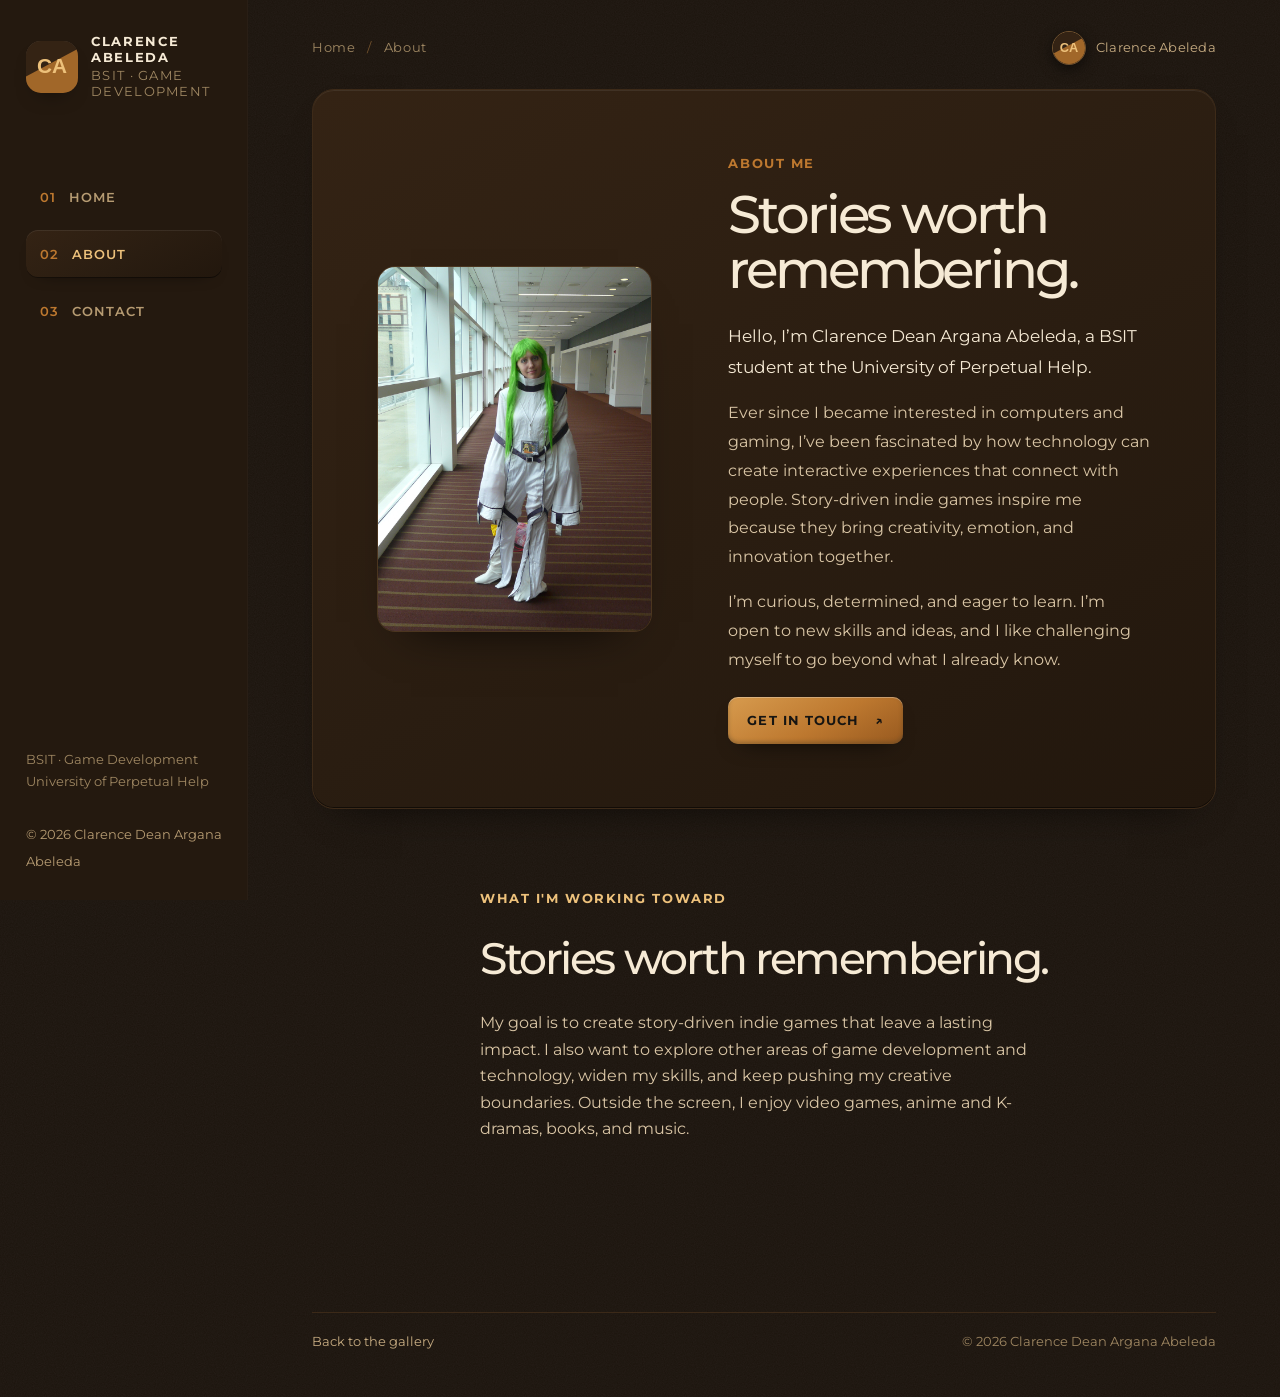
==== commit 8663fa64: "Restore DeVilla clay styling" ====
--- a/about/index.html
+++ b/about/index.html
@@ -39,7 +39,7 @@
       <header class="topline"><span class="breadcrumb"><a href="../home/">Home</a> <span>/</span> About</span><a class="top-profile" href="../about/" aria-label="About Clarence Dean Argana Abeleda"><img src="../assets/images/clarence-mark.svg" alt=""><span>Clarence Abeleda</span></a></header>
       <section class="about-hero clay-panel" data-reveal>
         <figure class="about-visual">
-          <img src="../assets/images/gaming-04.jpg" alt="Players and computers in a gaming lounge" loading="eager">
+          <img src="../assets/images/anime-01.jpg" alt="Code Geass cosplay at a convention" loading="eager">
         </figure>
         <div class="about-copy" data-reveal>
           <p class="eyebrow">ABOUT ME</p>
@@ -53,9 +53,8 @@
       <section class="about-note" data-reveal>
         <p class="eyebrow">WHAT I'M WORKING TOWARD</p>
         <h2>Stories worth remembering.</h2>
-        <p>My goal is to create story-driven indie games that leave a lasting impact. I also want to explore other areas of game development and technology, widen my skills, and keep pushing my creative boundaries.</p>
+        <p>My goal is to create story-driven indie games that leave a lasting impact. I also want to explore other areas of game development and technology, widen my skills, and keep pushing my creative boundaries. Outside the screen, I enjoy video games, anime and K-dramas, books, and music.</p>
       </section>
-      <p class="about-hobbies"><strong>Outside the screen:</strong> playing video games, watching anime and K-dramas, reading books, and listening to music.</p>
       <footer class="site-footer"><a class="footer-name" href="../home/">Back to the gallery</a><p>© 2026 Clarence Dean Argana Abeleda</p></footer>
     </main>
   </div>
--- a/assets/css/site.css
+++ b/assets/css/site.css
@@ -11,7 +11,7 @@
   --accent: #bd782f;
   --accent-hi: #edc17b;
   --clay-bg: linear-gradient(150deg, #342314 0%, #2a1d11 55%, #22170d 100%);
-  --clay-shadow: inset 0 1px 0 rgba(255,236,205,.08), inset 0 -1px 0 rgba(0,0,0,.55), 0 18px 40px -28px rgba(0,0,0,.9);
+  --clay-shadow: inset 0 1px 0 rgba(255,255,255,.07), inset 0 -1px 0 rgba(0,0,0,.55), 0 18px 40px -28px rgba(0,0,0,.9);
   --clay-gold: linear-gradient(150deg, #d79b4e 0%, #bd782f 55%, #97591f 100%);
   --ease: cubic-bezier(.2,.7,.2,1);
   --gutter: clamp(22px, 5vw, 76px);
@@ -133,8 +133,8 @@
 
 .page-main { min-height: 100vh; display: flex; flex-direction: column; }
 .about-hero { display: grid; grid-template-columns: minmax(200px,.65fr) minmax(0,1fr); gap: clamp(32px, 6vw, 86px); align-items: center; min-height: 560px; padding: clamp(32px, 5vw, 72px); border-radius: 22px; }
-.about-visual { width: min(100%, 360px); aspect-ratio: 1 / 1; position: relative; margin: auto; overflow: hidden; border: 1px solid #4b351f; border-radius: 18px; background: #291c10; box-shadow: inset 0 1px 0 rgba(255,255,255,.08), 0 24px 50px -34px #000; }
-.about-visual img { display: block; width: 100%; height: 100%; object-fit: cover; }
+.about-visual { width: min(100%, 360px); margin: auto; overflow: hidden; border: 1px solid #4b351f; border-radius: 18px; background: #291c10; box-shadow: inset 0 1px 0 rgba(255,255,255,.08), 0 24px 50px -34px #000; }
+.about-visual img { display: block; width: 100%; height: auto; }
 .contact-visual::after { content: ""; position: absolute; inset: 55% 0 0; background: linear-gradient(transparent, rgba(0,0,0,.78)); pointer-events: none; }
 .about-visual figcaption, .contact-visual figcaption { position: absolute; z-index: 1; right: 15px; bottom: 13px; left: 15px; color: #eee; font-size: 13px; }
 .about-visual a, .contact-visual a { color: var(--accent-hi); }
@@ -283,8 +283,3 @@
   *, *::before, *::after { scroll-behavior: auto !important; animation-duration: .01ms !important; animation-iteration-count: 1 !important; transition-duration: .01ms !important; }
   .has-js [data-reveal] { opacity: 1; transform: none; }
 }
-
-.brand-mark { display: grid; place-items: center; }
-.brand-monogram { color: var(--accent-hi); font-size: 15px; font-weight: 700; letter-spacing: -.06em; }
-.about-hobbies { max-width: 720px; margin: 20px auto 0; color: var(--soft); font-size: 15px; }
-.about-hobbies strong { color: var(--accent-hi); }
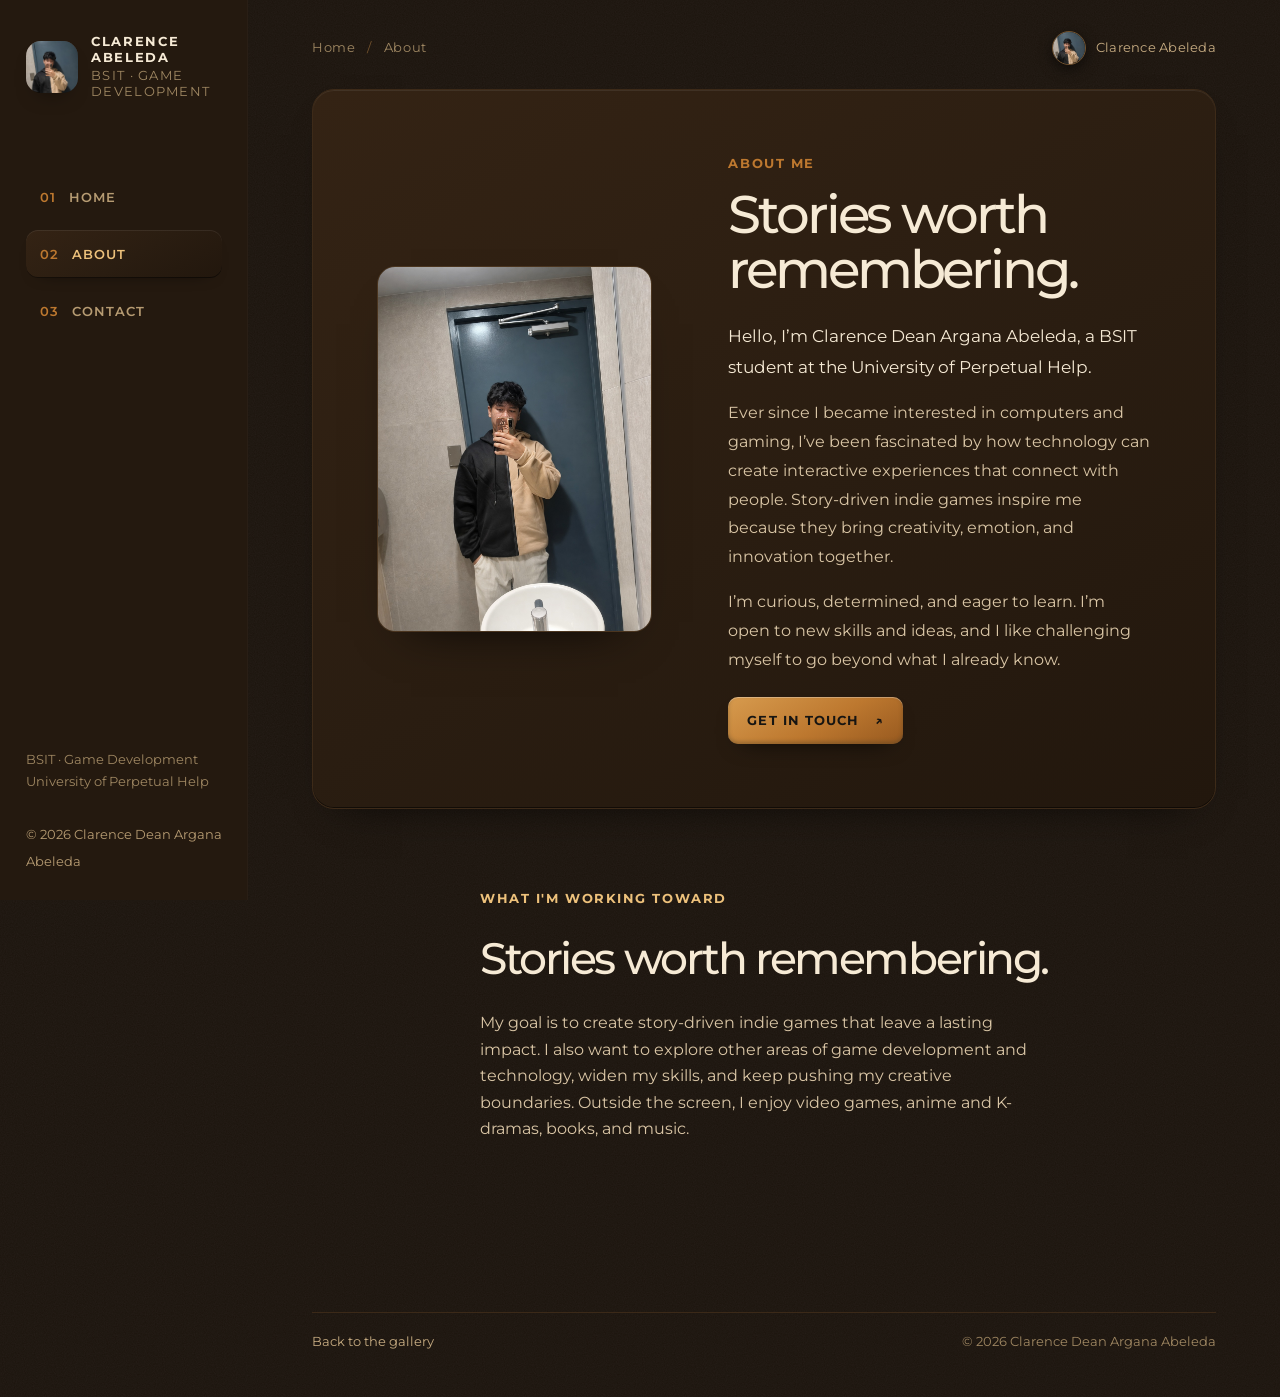
==== commit c12092a3: "Use portrait across portfolio and share cards" ====
--- a/about/index.html
+++ b/about/index.html
@@ -9,10 +9,10 @@
   <meta property="og:url" content="https://unorfl.github.io/ClarenceDeanPortfolio/about/">
   <meta property="og:title" content="About — Clarence Dean Argana Abeleda">
   <meta property="og:description" content="Clarence Dean Argana Abeleda — BSIT student and aspiring indie game developer.">
-  <meta property="og:image" content="https://unorfl.github.io/ClarenceDeanPortfolio/assets/images/clarence-mark.svg">
-  <meta property="og:image:alt" content="Clarence Dean Argana Abeleda in his portrait photo">
+  <meta property="og:image" content="https://unorfl.github.io/ClarenceDeanPortfolio/assets/images/clarence-portrait.jpg">
+  <meta property="og:image:alt" content="Portrait of Clarence Dean Argana Abeleda">
   <meta name="twitter:card" content="summary_large_image">
-  <meta name="twitter:image" content="https://unorfl.github.io/ClarenceDeanPortfolio/assets/images/clarence-mark.svg">
+  <meta name="twitter:image" content="https://unorfl.github.io/ClarenceDeanPortfolio/assets/images/clarence-portrait.jpg">
   <title>About — Clarence Dean Argana Abeleda</title>
   <link rel="icon" href="../assets/images/favicon.svg" type="image/svg+xml">
   <link rel="preconnect" href="https://fonts.googleapis.com">
@@ -25,7 +25,7 @@
   <div class="layout">
     <aside class="sidebar">
       <div class="sidebar-top">
-        <a class="brand" href="../home/" aria-label="Clarence Abeleda, gallery home"><span class="brand-mark"><img class="brand-avatar" src="../assets/images/clarence-mark.svg" alt=""></span><span class="brand-copy"><strong>CLARENCE ABELEDA</strong><small>BSIT · GAME DEVELOPMENT</small></span></a>
+        <a class="brand" href="../home/" aria-label="Clarence Abeleda, gallery home"><span class="brand-mark"><img class="brand-avatar" src="../assets/images/clarence-avatar.jpg" alt=""></span><span class="brand-copy"><strong>CLARENCE ABELEDA</strong><small>BSIT · GAME DEVELOPMENT</small></span></a>
         <button class="menu-toggle" type="button" aria-expanded="false" aria-controls="site-nav" aria-label="Open navigation"><span></span><span></span></button>
       </div>
       <nav class="nav" id="site-nav" aria-label="Main navigation">
@@ -36,10 +36,10 @@
       <div class="sidebar-bottom"><p class="sidebar-note">BSIT · Game Development<br>University of Perpetual Help</p><span class="sidebar-copyright">© 2026 Clarence Dean Argana Abeleda</span></div>
     </aside>
     <main id="main" class="main-content page-main">
-      <header class="topline"><span class="breadcrumb"><a href="../home/">Home</a> <span>/</span> About</span><a class="top-profile" href="../about/" aria-label="About Clarence Dean Argana Abeleda"><img src="../assets/images/clarence-mark.svg" alt=""><span>Clarence Abeleda</span></a></header>
+      <header class="topline"><span class="breadcrumb"><a href="../home/">Home</a> <span>/</span> About</span><a class="top-profile" href="../about/" aria-label="About Clarence Dean Argana Abeleda"><img src="../assets/images/clarence-avatar.jpg" alt=""><span>Clarence Abeleda</span></a></header>
       <section class="about-hero clay-panel" data-reveal>
         <figure class="about-visual">
-          <img src="../assets/images/anime-01.jpg" alt="Code Geass cosplay at a convention" loading="eager">
+          <img src="../assets/images/clarence-portrait.jpg" alt="Portrait of Clarence Dean Argana Abeleda" loading="eager">
         </figure>
         <div class="about-copy" data-reveal>
           <p class="eyebrow">ABOUT ME</p>
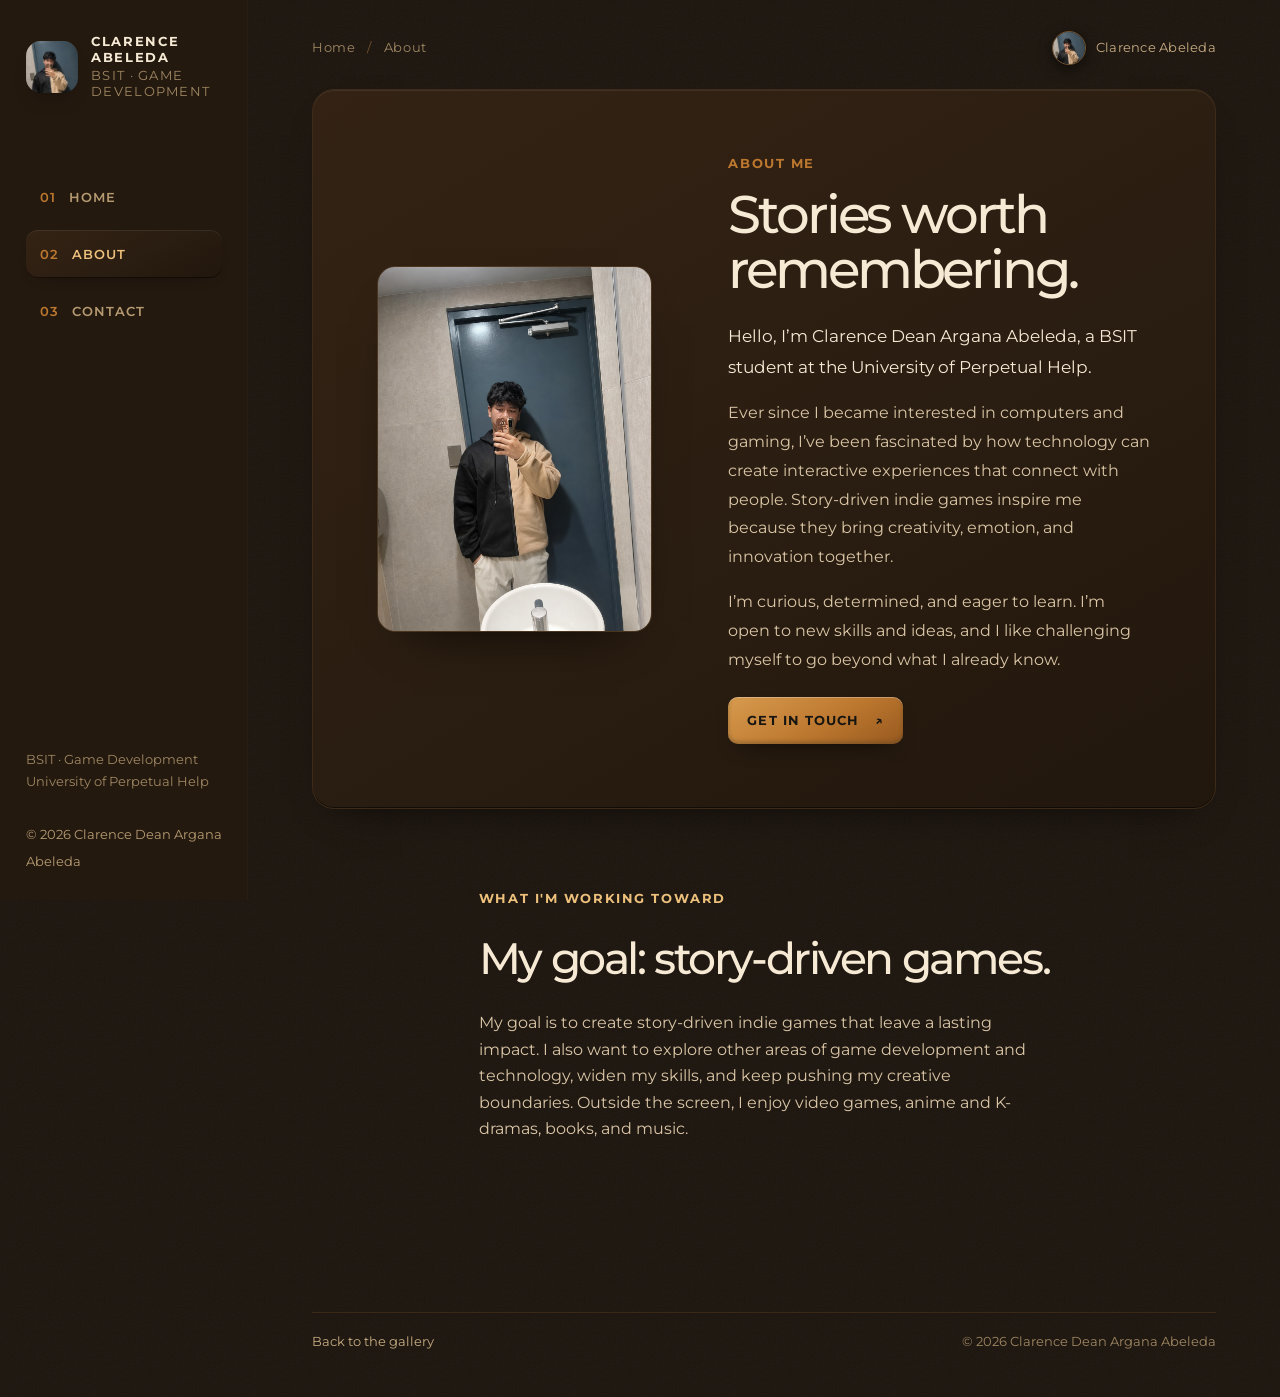
==== commit 86bb6f8b: "Clarify the About page goal heading" ====
--- a/about/index.html
+++ b/about/index.html
@@ -52,7 +52,7 @@
       </section>
       <section class="about-note" data-reveal>
         <p class="eyebrow">WHAT I'M WORKING TOWARD</p>
-        <h2>Stories worth remembering.</h2>
+        <h2>My goal: story-driven games.</h2>
         <p>My goal is to create story-driven indie games that leave a lasting impact. I also want to explore other areas of game development and technology, widen my skills, and keep pushing my creative boundaries. Outside the screen, I enjoy video games, anime and K-dramas, books, and music.</p>
       </section>
       <footer class="site-footer"><a class="footer-name" href="../home/">Back to the gallery</a><p>© 2026 Clarence Dean Argana Abeleda</p></footer>
